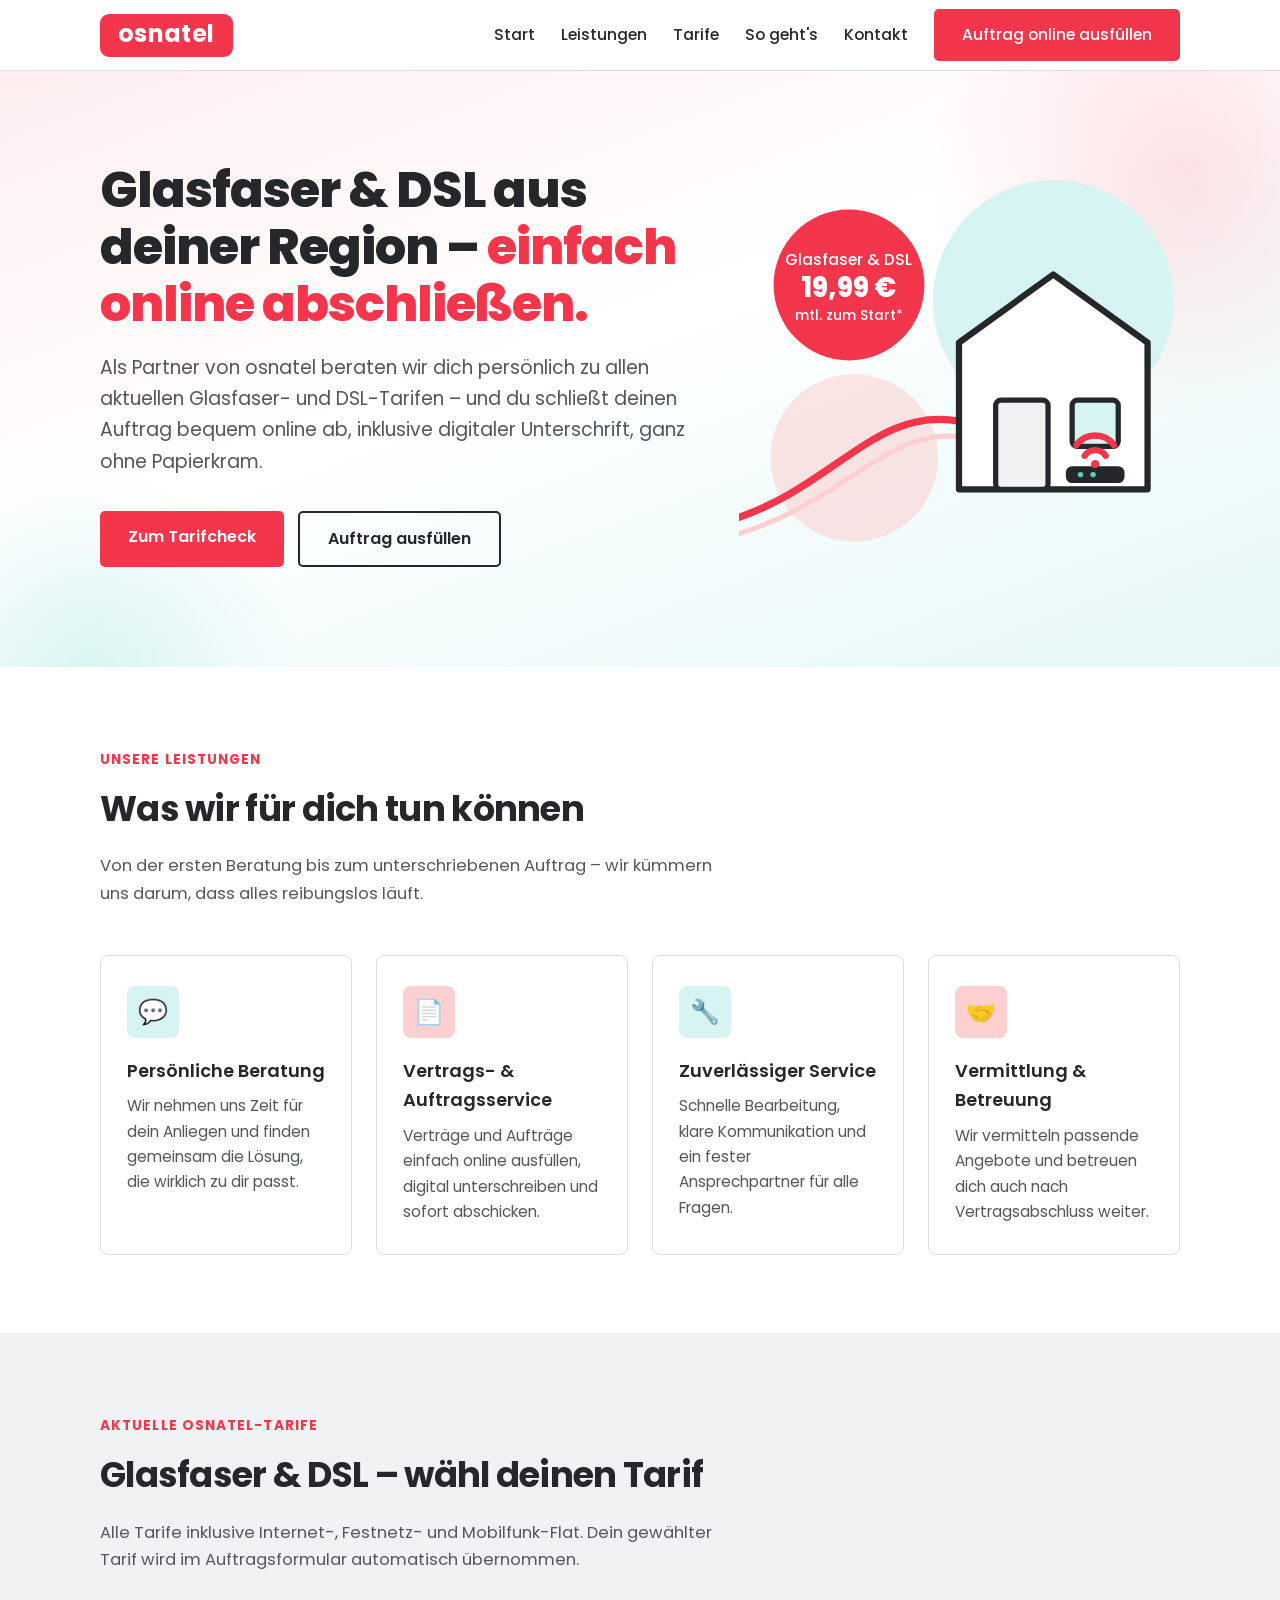
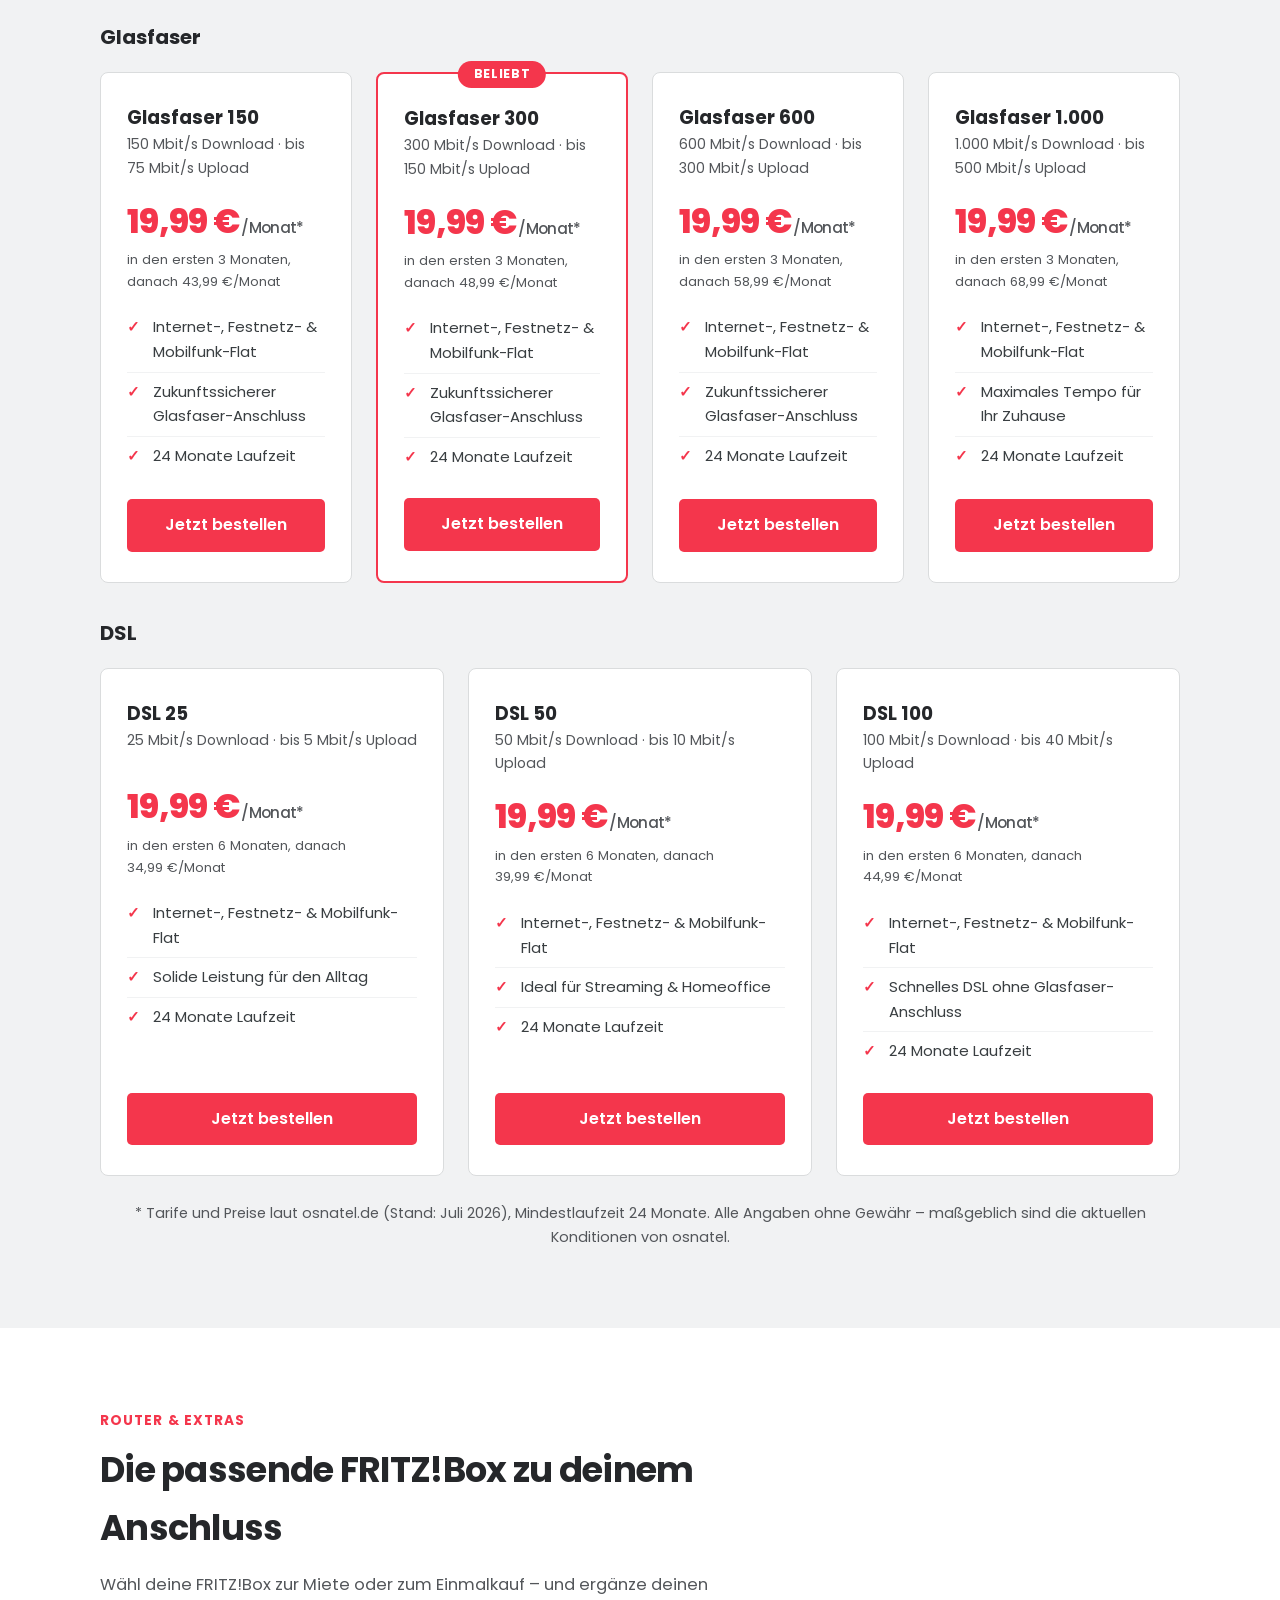
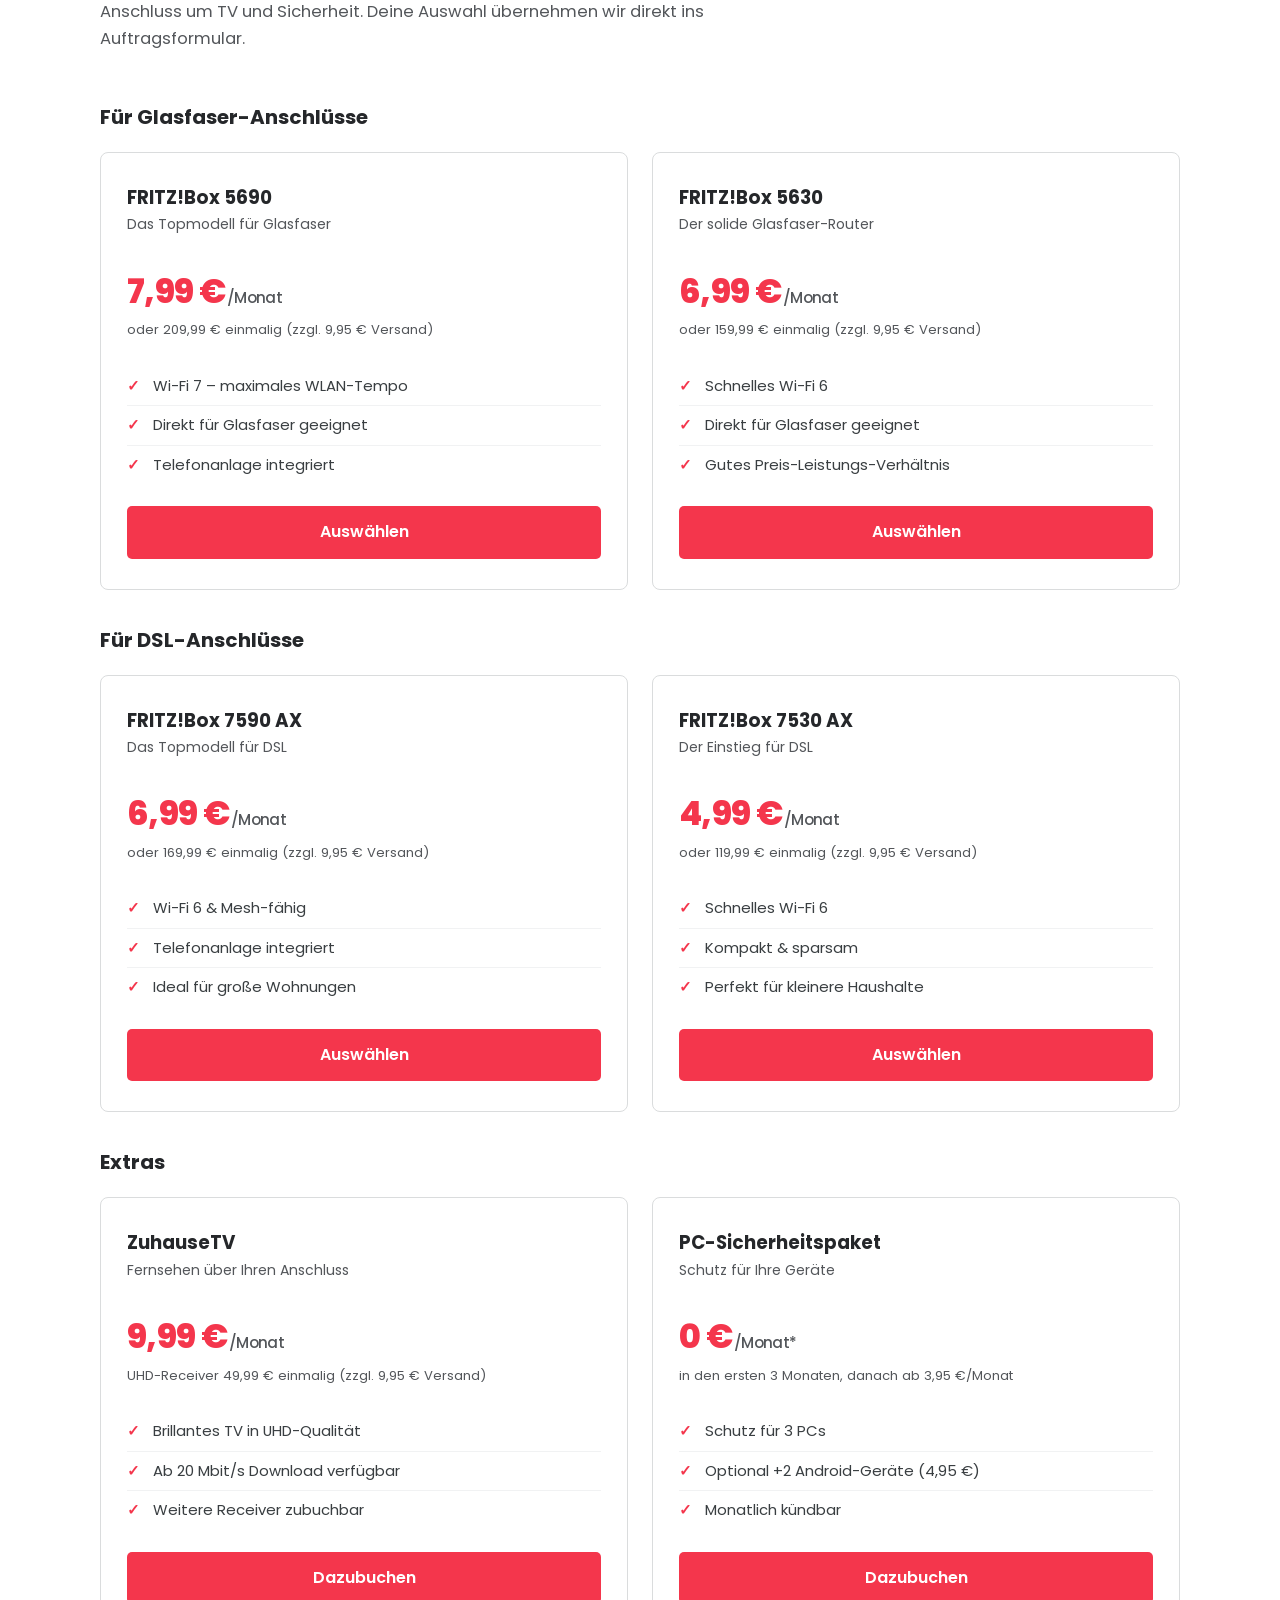
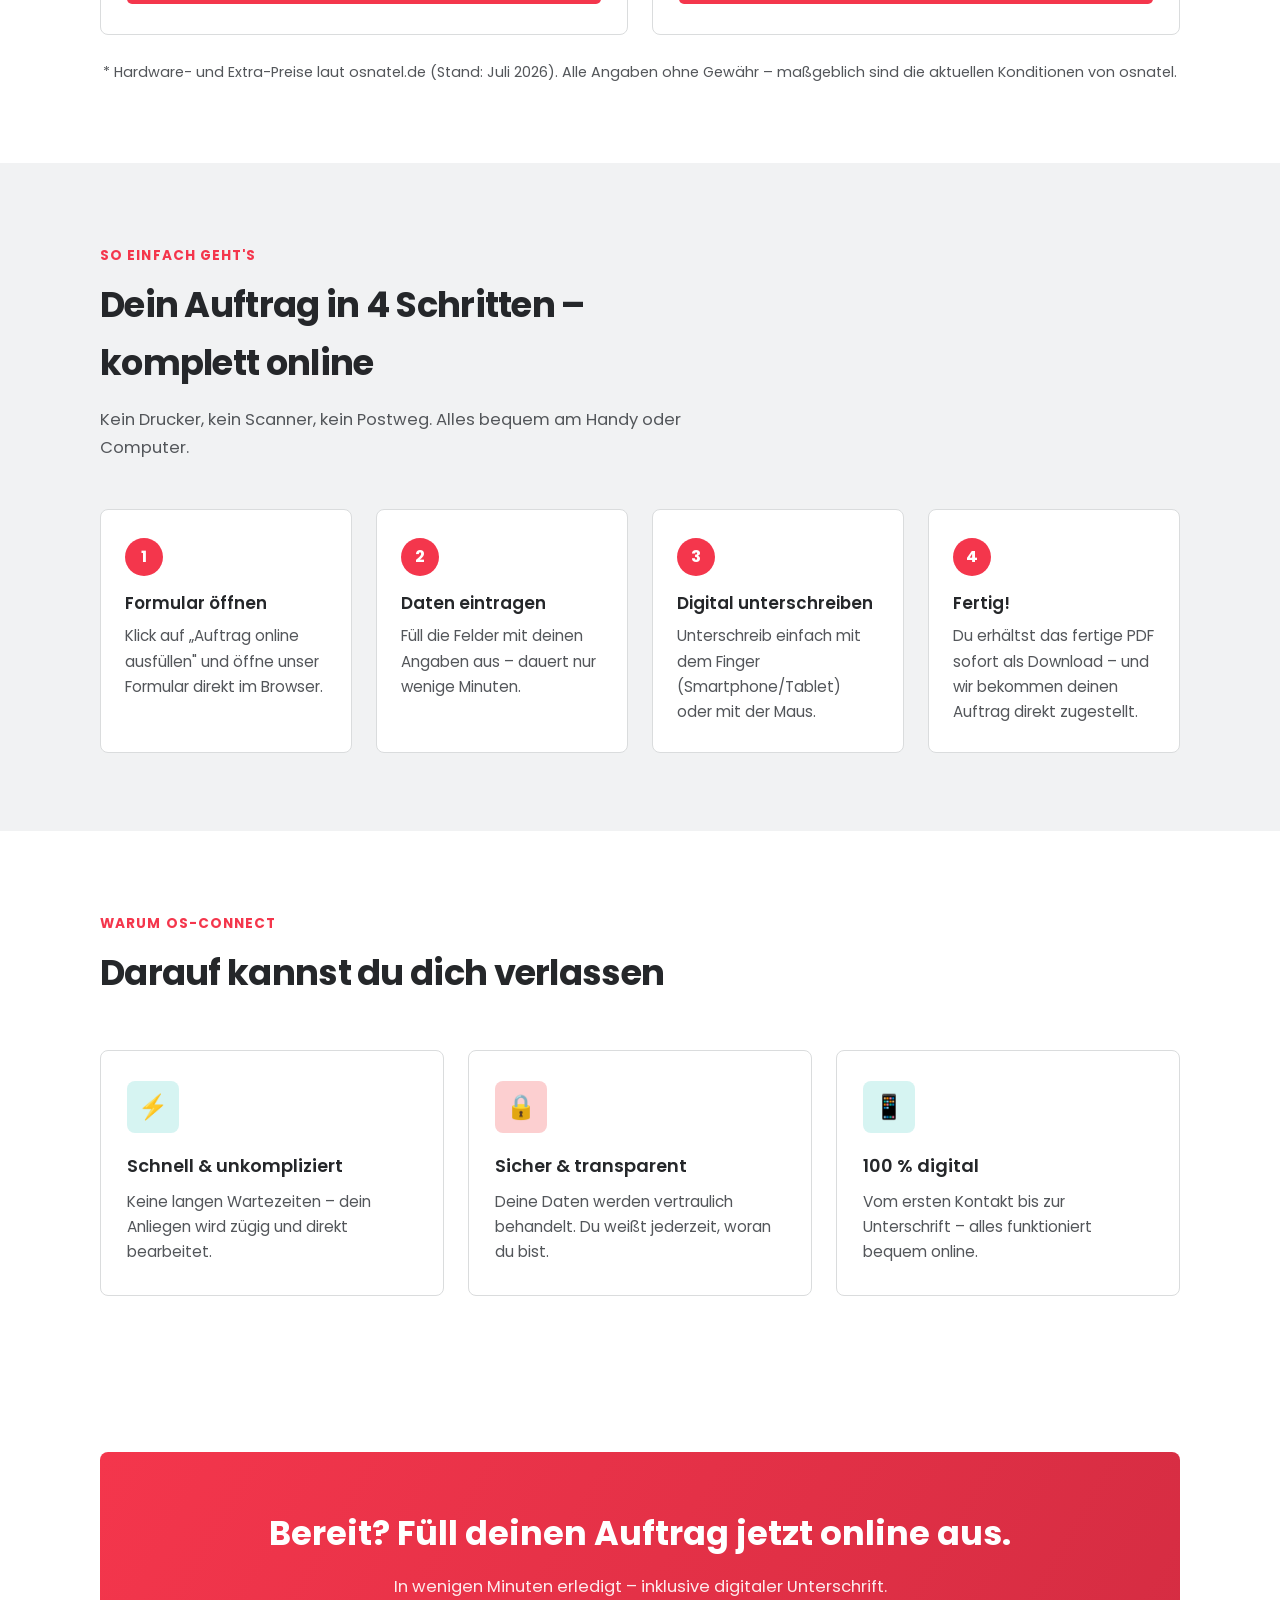
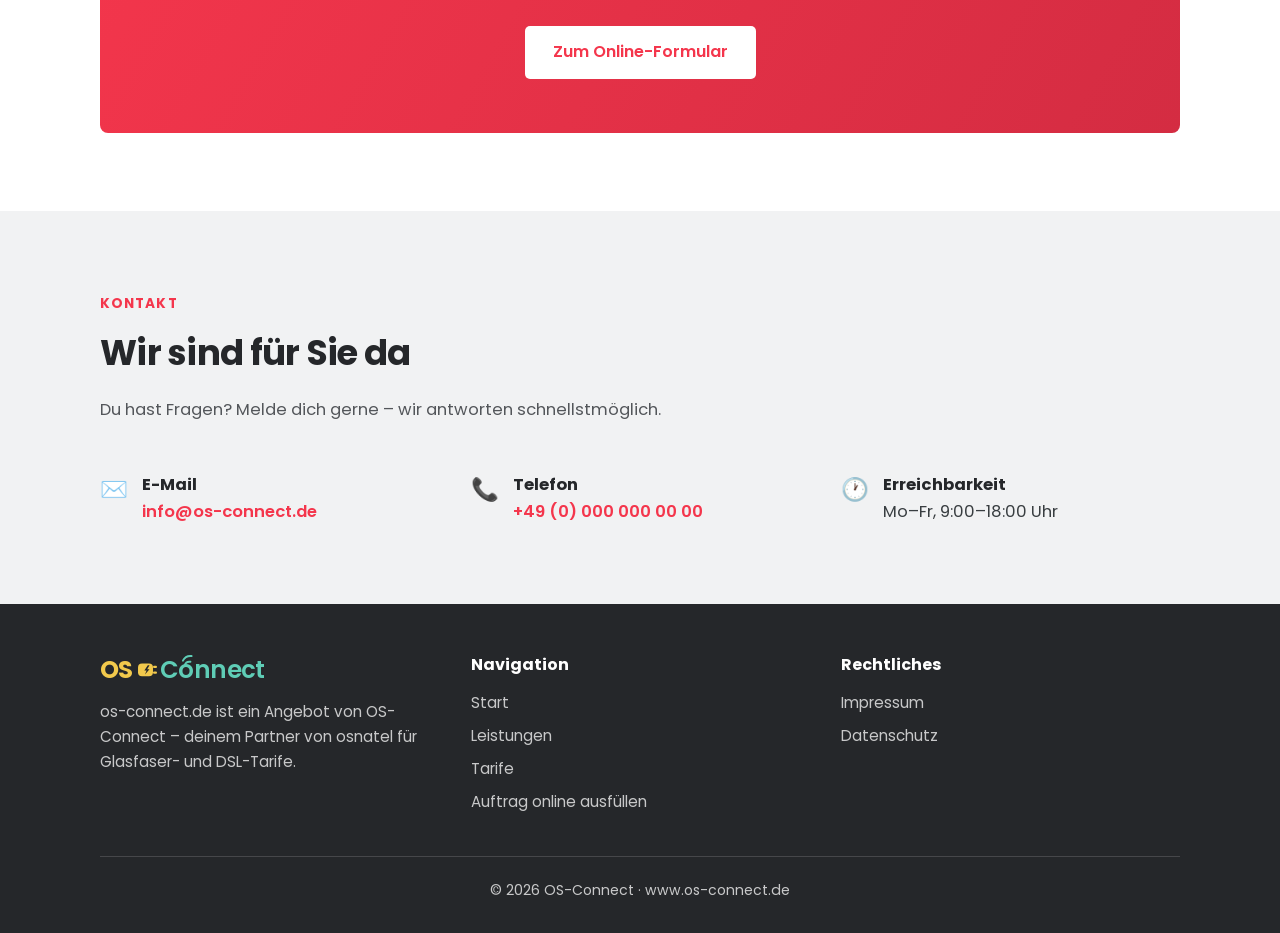
==== index.html @ c7371b4c "Website os-connect.de: Landingpage, Tarife, Osnatel-Auftragsformular mit digitaler Unterschrift Co-A" ====
<!DOCTYPE html>
<html lang="de">
<head>
  <meta charset="UTF-8">
  <meta name="viewport" content="width=device-width, initial-scale=1.0">
  <title>Partner von osnatel – Glasfaser &amp; DSL Tarife online abschließen | os-connect.de</title>
  <meta name="description" content="Ihr Partner von osnatel: Aktuelle Glasfaser- und DSL-Tarife mit persönlicher Beratung. Auftrag bequem online ausfüllen und digital unterschreiben.">
  <meta name="robots" content="index, follow">
  <link rel="canonical" href="https://www.os-connect.de/">

  <!-- Open Graph / Social Media -->
  <meta property="og:type" content="website">
  <meta property="og:title" content="Partner von osnatel – Glasfaser &amp; DSL Tarife online abschließen">
  <meta property="og:description" content="Aktuelle osnatel Glasfaser- und DSL-Tarife mit persönlicher Beratung. Auftrag online ausfüllen und digital unterschreiben.">
  <meta property="og:url" content="https://www.os-connect.de/">
  <meta property="og:locale" content="de_DE">
  <meta property="og:site_name" content="os-connect.de – Partner von osnatel">

  <link rel="icon" href="assets/favicon.svg" type="image/svg+xml">
  <link rel="stylesheet" href="css/style.css">

  <!-- Strukturierte Daten für Google -->
  <script type="application/ld+json">
  {
    "@context": "https://schema.org",
    "@type": "LocalBusiness",
    "name": "OS-Connect – Partner von osnatel",
    "url": "https://www.os-connect.de/",
    "description": "Partner von osnatel: Beratung und Online-Abschluss für Glasfaser- und DSL-Tarife.",
    "areaServed": "DE"
  }
  </script>
</head>
<body>

<header class="site-header">
  <div class="container nav">
    <a class="brand" href="index.html" aria-label="Startseite – Partner von osnatel">
      <span class="osnatel-badge"><span class="wm">osnatel</span></span>
    </a>
    <button class="nav-toggle" aria-label="Menü öffnen" aria-expanded="false">
      <span></span><span></span><span></span>
    </button>
    <ul class="nav-links">
      <li><a href="index.html">Start</a></li>
      <li><a href="leistungen.html">Leistungen</a></li>
      <li><a href="index.html#tarife">Tarife</a></li>
      <li><a href="index.html#so-gehts">So geht's</a></li>
      <li><a href="index.html#kontakt">Kontakt</a></li>
      <li><a class="btn" href="formular.html">Auftrag online ausfüllen</a></li>
    </ul>
  </div>
</header>

<main>

  <!-- ===== Hero ===== -->
  <section class="hero">
    <div class="container hero-grid">
      <div>
        <h1>Glasfaser &amp; DSL aus deiner Region – <span class="mark">einfach online abschließen.</span></h1>
        <p class="lead">
          Als Partner von osnatel beraten wir dich persönlich zu allen aktuellen
          Glasfaser- und DSL-Tarifen – und du schließt deinen Auftrag bequem online ab,
          inklusive digitaler Unterschrift, ganz ohne Papierkram.
        </p>
        <div class="cta-row">
          <a class="btn btn-accent" href="#tarife">Zum Tarifcheck</a>
          <a class="btn btn-outline" href="formular.html">Auftrag ausfüllen</a>
        </div>
      </div>
      <div class="hero-visual" aria-hidden="true">
        <svg viewBox="0 0 420 360" xmlns="http://www.w3.org/2000/svg">
          <!-- weiche Hintergrundflächen -->
          <circle cx="300" cy="120" r="115" fill="#d6f4f2"/>
          <circle cx="110" cy="270" r="80" fill="#fccfd0" opacity="0.55"/>
          <!-- Glasfaser-Kabel -->
          <path d="M-10 330 C 90 300, 130 220, 210 235" fill="none" stroke="#f4364c" stroke-width="7" stroke-linecap="round"/>
          <path d="M-10 345 C 95 318, 140 240, 212 250" fill="none" stroke="#fccfd0" stroke-width="5" stroke-linecap="round"/>
          <!-- Haus -->
          <path d="M210 160 L300 95 L390 160 V300 H210 Z" fill="#ffffff" stroke="#25272a" stroke-width="6" stroke-linejoin="round"/>
          <rect x="245" y="215" width="50" height="85" rx="5" fill="#f1f2f3" stroke="#25272a" stroke-width="5"/>
          <rect x="318" y="215" width="44" height="44" rx="5" fill="#d6f4f2" stroke="#25272a" stroke-width="5"/>
          <!-- Router im Haus -->
          <rect x="312" y="278" width="56" height="16" rx="6" fill="#25272a"/>
          <circle cx="326" cy="286" r="2.6" fill="#5fcdb6"/>
          <circle cx="338" cy="286" r="2.6" fill="#5fcdb6"/>
          <!-- WLAN-Wellen -->
          <g fill="none" stroke="#f4364c" stroke-width="6" stroke-linecap="round">
            <path d="M322 258 a 22 22 0 0 1 36 0"/>
            <path d="M330 268 a 12 12 0 0 1 20 0"/>
          </g>
          <circle cx="340" cy="276" r="4" fill="#f4364c"/>
          <!-- Preis-Badge -->
          <g>
            <circle cx="105" cy="105" r="72" fill="#f4364c"/>
            <text x="105" y="86" text-anchor="middle" font-family="Poppins, sans-serif" font-weight="500" font-size="15" fill="#ffffff">Glasfaser &amp; DSL</text>
            <text x="105" y="116" text-anchor="middle" font-family="Poppins, sans-serif" font-weight="800" font-size="26" fill="#ffffff">19,99 €</text>
            <text x="105" y="138" text-anchor="middle" font-family="Poppins, sans-serif" font-weight="500" font-size="13" fill="#ffffff">mtl. zum Start*</text>
          </g>
        </svg>
      </div>
    </div>
  </section>

  <!-- ===== Leistungen (Teaser) ===== -->
  <section id="leistungen">
    <div class="container">
      <div class="section-head">
        <span class="kicker">Unsere Leistungen</span>
        <h2>Was wir für dich tun können</h2>
        <p>Von der ersten Beratung bis zum unterschriebenen Auftrag – wir kümmern uns darum, dass alles reibungslos läuft.</p>
      </div>
      <div class="grid">
        <div class="card">
          <div class="icon">💬</div>
          <h3>Persönliche Beratung</h3>
          <p>Wir nehmen uns Zeit für dein Anliegen und finden gemeinsam die Lösung, die wirklich zu dir passt.</p>
        </div>
        <div class="card">
          <div class="icon">📄</div>
          <h3>Vertrags- &amp; Auftragsservice</h3>
          <p>Verträge und Aufträge einfach online ausfüllen, digital unterschreiben und sofort abschicken.</p>
        </div>
        <div class="card">
          <div class="icon">🔧</div>
          <h3>Zuverlässiger Service</h3>
          <p>Schnelle Bearbeitung, klare Kommunikation und ein fester Ansprechpartner für alle Fragen.</p>
        </div>
        <div class="card">
          <div class="icon">🤝</div>
          <h3>Vermittlung &amp; Betreuung</h3>
          <p>Wir vermitteln passende Angebote und betreuen dich auch nach Vertragsabschluss weiter.</p>
        </div>
      </div>
    </div>
  </section>

  <!-- ===== Tarife ===== -->
  <section id="tarife" class="soft">
    <div class="container">
      <div class="section-head">
        <span class="kicker">Aktuelle osnatel-Tarife</span>
        <h2>Glasfaser &amp; DSL – wähl deinen Tarif</h2>
        <p>Alle Tarife inklusive Internet-, Festnetz- und Mobilfunk-Flat. Dein gewählter Tarif wird im Auftragsformular automatisch übernommen.</p>
      </div>

      <h3 class="tarif-group">Glasfaser</h3>
      <div class="tarif-grid">

        <div class="tarif-card">
          <div class="tarif-name">Glasfaser 150</div>
          <div class="tarif-speed">150 Mbit/s Download · bis 75 Mbit/s Upload</div>
          <div class="tarif-price">19,99&nbsp;€<span class="tarif-period">/Monat*</span></div>
          <div class="tarif-price-note">in den ersten 3 Monaten, danach 43,99&nbsp;€/Monat</div>
          <ul class="tarif-features">
            <li>Internet-, Festnetz- &amp; Mobilfunk-Flat</li>
            <li>Zukunftssicherer Glasfaser-Anschluss</li>
            <li>24 Monate Laufzeit</li>
          </ul>
          <a class="btn tarif-btn" href="formular.html?tarif=Glasfaser%20150">Jetzt bestellen</a>
        </div>

        <div class="tarif-card featured">
          <div class="tarif-badge">Beliebt</div>
          <div class="tarif-name">Glasfaser 300</div>
          <div class="tarif-speed">300 Mbit/s Download · bis 150 Mbit/s Upload</div>
          <div class="tarif-price">19,99&nbsp;€<span class="tarif-period">/Monat*</span></div>
          <div class="tarif-price-note">in den ersten 3 Monaten, danach 48,99&nbsp;€/Monat</div>
          <ul class="tarif-features">
            <li>Internet-, Festnetz- &amp; Mobilfunk-Flat</li>
            <li>Zukunftssicherer Glasfaser-Anschluss</li>
            <li>24 Monate Laufzeit</li>
          </ul>
          <a class="btn tarif-btn" href="formular.html?tarif=Glasfaser%20300">Jetzt bestellen</a>
        </div>

        <div class="tarif-card">
          <div class="tarif-name">Glasfaser 600</div>
          <div class="tarif-speed">600 Mbit/s Download · bis 300 Mbit/s Upload</div>
          <div class="tarif-price">19,99&nbsp;€<span class="tarif-period">/Monat*</span></div>
          <div class="tarif-price-note">in den ersten 3 Monaten, danach 58,99&nbsp;€/Monat</div>
          <ul class="tarif-features">
            <li>Internet-, Festnetz- &amp; Mobilfunk-Flat</li>
            <li>Zukunftssicherer Glasfaser-Anschluss</li>
            <li>24 Monate Laufzeit</li>
          </ul>
          <a class="btn tarif-btn" href="formular.html?tarif=Glasfaser%20600">Jetzt bestellen</a>
        </div>

        <div class="tarif-card">
          <div class="tarif-name">Glasfaser 1.000</div>
          <div class="tarif-speed">1.000 Mbit/s Download · bis 500 Mbit/s Upload</div>
          <div class="tarif-price">19,99&nbsp;€<span class="tarif-period">/Monat*</span></div>
          <div class="tarif-price-note">in den ersten 3 Monaten, danach 68,99&nbsp;€/Monat</div>
          <ul class="tarif-features">
            <li>Internet-, Festnetz- &amp; Mobilfunk-Flat</li>
            <li>Maximales Tempo für Ihr Zuhause</li>
            <li>24 Monate Laufzeit</li>
          </ul>
          <a class="btn tarif-btn" href="formular.html?tarif=Glasfaser%201.000">Jetzt bestellen</a>
        </div>

      </div>

      <h3 class="tarif-group">DSL</h3>
      <div class="tarif-grid tarif-grid-3">

        <div class="tarif-card">
          <div class="tarif-name">DSL 25</div>
          <div class="tarif-speed">25 Mbit/s Download · bis 5 Mbit/s Upload</div>
          <div class="tarif-price">19,99&nbsp;€<span class="tarif-period">/Monat*</span></div>
          <div class="tarif-price-note">in den ersten 6 Monaten, danach 34,99&nbsp;€/Monat</div>
          <ul class="tarif-features">
            <li>Internet-, Festnetz- &amp; Mobilfunk-Flat</li>
            <li>Solide Leistung für den Alltag</li>
            <li>24 Monate Laufzeit</li>
          </ul>
          <a class="btn tarif-btn" href="formular.html?tarif=DSL%2025">Jetzt bestellen</a>
        </div>

        <div class="tarif-card">
          <div class="tarif-name">DSL 50</div>
          <div class="tarif-speed">50 Mbit/s Download · bis 10 Mbit/s Upload</div>
          <div class="tarif-price">19,99&nbsp;€<span class="tarif-period">/Monat*</span></div>
          <div class="tarif-price-note">in den ersten 6 Monaten, danach 39,99&nbsp;€/Monat</div>
          <ul class="tarif-features">
            <li>Internet-, Festnetz- &amp; Mobilfunk-Flat</li>
            <li>Ideal für Streaming &amp; Homeoffice</li>
            <li>24 Monate Laufzeit</li>
          </ul>
          <a class="btn tarif-btn" href="formular.html?tarif=DSL%2050">Jetzt bestellen</a>
        </div>

        <div class="tarif-card">
          <div class="tarif-name">DSL 100</div>
          <div class="tarif-speed">100 Mbit/s Download · bis 40 Mbit/s Upload</div>
          <div class="tarif-price">19,99&nbsp;€<span class="tarif-period">/Monat*</span></div>
          <div class="tarif-price-note">in den ersten 6 Monaten, danach 44,99&nbsp;€/Monat</div>
          <ul class="tarif-features">
            <li>Internet-, Festnetz- &amp; Mobilfunk-Flat</li>
            <li>Schnelles DSL ohne Glasfaser-Anschluss</li>
            <li>24 Monate Laufzeit</li>
          </ul>
          <a class="btn tarif-btn" href="formular.html?tarif=DSL%20100">Jetzt bestellen</a>
        </div>

      </div>
      <p class="tarif-note">* Tarife und Preise laut osnatel.de (Stand: Juli 2026), Mindestlaufzeit 24 Monate. Alle Angaben ohne Gewähr – maßgeblich sind die aktuellen Konditionen von osnatel.</p>
    </div>
  </section>

  <!-- ===== Router & Extras ===== -->
  <section id="hardware">
    <div class="container">
      <div class="section-head">
        <span class="kicker">Router &amp; Extras</span>
        <h2>Die passende FRITZ!Box zu deinem Anschluss</h2>
        <p>Wähl deine FRITZ!Box zur Miete oder zum Einmalkauf – und ergänze deinen Anschluss um TV und Sicherheit. Deine Auswahl übernehmen wir direkt ins Auftragsformular.</p>
      </div>

      <h3 class="tarif-group">Für Glasfaser-Anschlüsse</h3>
      <div class="tarif-grid tarif-grid-3">
        <div class="tarif-card">
          <div class="tarif-name">FRITZ!Box 5690</div>
          <div class="tarif-speed">Das Topmodell für Glasfaser</div>
          <div class="tarif-price">7,99&nbsp;€<span class="tarif-period">/Monat</span></div>
          <div class="tarif-price-note">oder 209,99&nbsp;€ einmalig (zzgl. 9,95&nbsp;€ Versand)</div>
          <ul class="tarif-features">
            <li>Wi-Fi 7 – maximales WLAN-Tempo</li>
            <li>Direkt für Glasfaser geeignet</li>
            <li>Telefonanlage integriert</li>
          </ul>
          <a class="btn tarif-btn" href="formular.html?router=FRITZ!Box%205690">Auswählen</a>
        </div>
        <div class="tarif-card">
          <div class="tarif-name">FRITZ!Box 5630</div>
          <div class="tarif-speed">Der solide Glasfaser-Router</div>
          <div class="tarif-price">6,99&nbsp;€<span class="tarif-period">/Monat</span></div>
          <div class="tarif-price-note">oder 159,99&nbsp;€ einmalig (zzgl. 9,95&nbsp;€ Versand)</div>
          <ul class="tarif-features">
            <li>Schnelles Wi-Fi 6</li>
            <li>Direkt für Glasfaser geeignet</li>
            <li>Gutes Preis-Leistungs-Verhältnis</li>
          </ul>
          <a class="btn tarif-btn" href="formular.html?router=FRITZ!Box%205630">Auswählen</a>
        </div>
      </div>

      <h3 class="tarif-group">Für DSL-Anschlüsse</h3>
      <div class="tarif-grid tarif-grid-3">
        <div class="tarif-card">
          <div class="tarif-name">FRITZ!Box 7590 AX</div>
          <div class="tarif-speed">Das Topmodell für DSL</div>
          <div class="tarif-price">6,99&nbsp;€<span class="tarif-period">/Monat</span></div>
          <div class="tarif-price-note">oder 169,99&nbsp;€ einmalig (zzgl. 9,95&nbsp;€ Versand)</div>
          <ul class="tarif-features">
            <li>Wi-Fi 6 &amp; Mesh-fähig</li>
            <li>Telefonanlage integriert</li>
            <li>Ideal für große Wohnungen</li>
          </ul>
          <a class="btn tarif-btn" href="formular.html?router=FRITZ!Box%207590">Auswählen</a>
        </div>
        <div class="tarif-card">
          <div class="tarif-name">FRITZ!Box 7530 AX</div>
          <div class="tarif-speed">Der Einstieg für DSL</div>
          <div class="tarif-price">4,99&nbsp;€<span class="tarif-period">/Monat</span></div>
          <div class="tarif-price-note">oder 119,99&nbsp;€ einmalig (zzgl. 9,95&nbsp;€ Versand)</div>
          <ul class="tarif-features">
            <li>Schnelles Wi-Fi 6</li>
            <li>Kompakt &amp; sparsam</li>
            <li>Perfekt für kleinere Haushalte</li>
          </ul>
          <a class="btn tarif-btn" href="formular.html?router=FRITZ!Box%207530">Auswählen</a>
        </div>
      </div>

      <h3 class="tarif-group">Extras</h3>
      <div class="tarif-grid tarif-grid-3">
        <div class="tarif-card">
          <div class="tarif-name">ZuhauseTV</div>
          <div class="tarif-speed">Fernsehen über Ihren Anschluss</div>
          <div class="tarif-price">9,99&nbsp;€<span class="tarif-period">/Monat</span></div>
          <div class="tarif-price-note">UHD-Receiver 49,99&nbsp;€ einmalig (zzgl. 9,95&nbsp;€ Versand)</div>
          <ul class="tarif-features">
            <li>Brillantes TV in UHD-Qualität</li>
            <li>Ab 20 Mbit/s Download verfügbar</li>
            <li>Weitere Receiver zubuchbar</li>
          </ul>
          <a class="btn tarif-btn" href="formular.html?zuhause_tv=1">Dazubuchen</a>
        </div>
        <div class="tarif-card">
          <div class="tarif-name">PC-Sicherheitspaket</div>
          <div class="tarif-speed">Schutz für Ihre Geräte</div>
          <div class="tarif-price">0&nbsp;€<span class="tarif-period">/Monat*</span></div>
          <div class="tarif-price-note">in den ersten 3 Monaten, danach ab 3,95&nbsp;€/Monat</div>
          <ul class="tarif-features">
            <li>Schutz für 3 PCs</li>
            <li>Optional +2 Android-Geräte (4,95&nbsp;€)</li>
            <li>Monatlich kündbar</li>
          </ul>
          <a class="btn tarif-btn" href="formular.html?pc_sicherheit=1">Dazubuchen</a>
        </div>
      </div>
      <p class="tarif-note">* Hardware- und Extra-Preise laut osnatel.de (Stand: Juli 2026). Alle Angaben ohne Gewähr – maßgeblich sind die aktuellen Konditionen von osnatel.</p>
    </div>
  </section>

  <!-- ===== So geht's ===== -->
  <section id="so-gehts" class="soft">
    <div class="container">
      <div class="section-head">
        <span class="kicker">So einfach geht's</span>
        <h2>Dein Auftrag in 4 Schritten – komplett online</h2>
        <p>Kein Drucker, kein Scanner, kein Postweg. Alles bequem am Handy oder Computer.</p>
      </div>
      <div class="steps">
        <div class="step">
          <h3>Formular öffnen</h3>
          <p>Klick auf „Auftrag online ausfüllen" und öffne unser Formular direkt im Browser.</p>
        </div>
        <div class="step">
          <h3>Daten eintragen</h3>
          <p>Füll die Felder mit deinen Angaben aus – dauert nur wenige Minuten.</p>
        </div>
        <div class="step">
          <h3>Digital unterschreiben</h3>
          <p>Unterschreib einfach mit dem Finger (Smartphone/Tablet) oder mit der Maus.</p>
        </div>
        <div class="step">
          <h3>Fertig!</h3>
          <p>Du erhältst das fertige PDF sofort als Download – und wir bekommen deinen Auftrag direkt zugestellt.</p>
        </div>
      </div>
    </div>
  </section>

  <!-- ===== Warum wir ===== -->
  <section id="warum">
    <div class="container">
      <div class="section-head">
        <span class="kicker">Warum OS-Connect</span>
        <h2>Darauf kannst du dich verlassen</h2>
      </div>
      <div class="grid">
        <div class="card">
          <div class="icon">⚡</div>
          <h3>Schnell &amp; unkompliziert</h3>
          <p>Keine langen Wartezeiten – dein Anliegen wird zügig und direkt bearbeitet.</p>
        </div>
        <div class="card">
          <div class="icon">🔒</div>
          <h3>Sicher &amp; transparent</h3>
          <p>Deine Daten werden vertraulich behandelt. Du weißt jederzeit, woran du bist.</p>
        </div>
        <div class="card">
          <div class="icon">📱</div>
          <h3>100 % digital</h3>
          <p>Vom ersten Kontakt bis zur Unterschrift – alles funktioniert bequem online.</p>
        </div>
      </div>
    </div>
  </section>

  <!-- ===== CTA ===== -->
  <section>
    <div class="container">
      <div class="cta-band">
        <h2>Bereit? Füll deinen Auftrag jetzt online aus.</h2>
        <p>In wenigen Minuten erledigt – inklusive digitaler Unterschrift.</p>
        <a class="btn btn-accent" href="formular.html">Zum Online-Formular</a>
      </div>
    </div>
  </section>

  <!-- ===== Kontakt ===== -->
  <section id="kontakt" class="soft">
    <div class="container">
      <div class="section-head">
        <span class="kicker">Kontakt</span>
        <h2>Wir sind für Sie da</h2>
        <p>Du hast Fragen? Melde dich gerne – wir antworten schnellstmöglich.</p>
      </div>
      <div class="contact-grid">
        <div class="contact-item">
          <div class="icon">✉️</div>
          <div>
            <strong>E-Mail</strong><br>
            <a href="mailto:info@os-connect.de">info@os-connect.de</a>
          </div>
        </div>
        <div class="contact-item">
          <div class="icon">📞</div>
          <div>
            <strong>Telefon</strong><br>
            <a href="tel:+490000000000">+49&nbsp;(0)&nbsp;000&nbsp;000&nbsp;00&nbsp;00</a>
          </div>
        </div>
        <div class="contact-item">
          <div class="icon">🕐</div>
          <div>
            <strong>Erreichbarkeit</strong><br>
            Mo–Fr, 9:00–18:00 Uhr
          </div>
        </div>
      </div>
    </div>
  </section>

</main>

<footer class="site-footer">
  <div class="container">
    <div class="footer-grid">
      <div>
        <svg class="osc-logo" viewBox="0 0 330 62" xmlns="http://www.w3.org/2000/svg" role="img" aria-label="OS-Connect Logo">
          <text x="0" y="45" font-family="Poppins, sans-serif" font-weight="700" font-size="42" fill="#f2c94c" letter-spacing="-1">OS</text>
          <g fill="#f2c94c">
            <rect x="66" y="20" width="26" height="22" rx="7"/>
            <rect x="92" y="24" width="7" height="4" rx="2"/>
            <rect x="92" y="34" width="7" height="4" rx="2"/>
          </g>
          <path d="M83 23 l-6 9 h4 l-3 7 8 -9 h-4 l4 -7 z" fill="#25272a"/>
          <g fill="none" stroke="#5fcdb6" stroke-width="3.4" stroke-linecap="round">
            <path d="M144 15 a 15 15 0 0 1 15 -8"/>
            <path d="M147 23 a 9 9 0 0 1 10 -6"/>
          </g>
          <text x="104" y="45" font-family="Poppins, sans-serif" font-weight="600" font-size="42" fill="#5fcdb6" letter-spacing="-1">Connect</text>
        </svg>
        <p>os-connect.de ist ein Angebot von OS-Connect – deinem Partner von osnatel für Glasfaser- und DSL-Tarife.</p>
      </div>
      <div>
        <h4>Navigation</h4>
        <ul>
          <li><a href="index.html">Start</a></li>
          <li><a href="leistungen.html">Leistungen</a></li>
      <li><a href="index.html#tarife">Tarife</a></li>
          <li><a href="formular.html">Auftrag online ausfüllen</a></li>
        </ul>
      </div>
      <div>
        <h4>Rechtliches</h4>
        <ul>
          <li><a href="impressum.html">Impressum</a></li>
          <li><a href="datenschutz.html">Datenschutz</a></li>
        </ul>
      </div>
    </div>
    <div class="footer-bottom">
      © 2026 OS-Connect · www.os-connect.de
    </div>
  </div>
</footer>

<script src="js/main.js"></script>
</body>
</html>
---- css/style.css ----
/* ===== OS-Connect – Styles im osnatel-Look ===== */

/* Selbst gehostete Schrift (DSGVO-konform, ähnlich der Volte) */
@font-face {
  font-family: 'Poppins';
  font-style: normal;
  font-weight: 400;
  font-display: swap;
  src: url('../assets/fonts/poppins-400.woff2') format('woff2');
}
@font-face {
  font-family: 'Poppins';
  font-style: normal;
  font-weight: 500;
  font-display: swap;
  src: url('../assets/fonts/poppins-500.woff2') format('woff2');
}
@font-face {
  font-family: 'Poppins';
  font-style: normal;
  font-weight: 600;
  font-display: swap;
  src: url('../assets/fonts/poppins-600.woff2') format('woff2');
}
@font-face {
  font-family: 'Poppins';
  font-style: normal;
  font-weight: 700;
  font-display: swap;
  src: url('../assets/fonts/poppins-700.woff2') format('woff2');
}
@font-face {
  font-family: 'Poppins';
  font-style: normal;
  font-weight: 800;
  font-display: swap;
  src: url('../assets/fonts/poppins-800.woff2') format('woff2');
}

:root {
  /* osnatel-Farbwelt */
  --red: #f4364c;
  --red-dark: #d42c42;
  --red-deep: #a52732;
  --ink: #25272a;
  --text: #393e41;
  --text-soft: #53565a;
  --pink-soft: #fccfd0;
  --pink-tint: #feeef0;
  --teal-soft: #d6f4f2;
  --gray-soft: #f1f2f3;
  --border: #dadcdd;
  --bg: #ffffff;
  --radius: 8px;
  --radius-btn: 5px;
  --shadow: 0 6px 24px rgba(37, 39, 42, 0.10);
  --maxw: 1120px;
}

* { margin: 0; padding: 0; box-sizing: border-box; }

[hidden] { display: none !important; }

html { scroll-behavior: smooth; }

body {
  font-family: 'Poppins', -apple-system, BlinkMacSystemFont, "Segoe UI", Roboto, Helvetica, Arial, sans-serif;
  color: var(--text);
  background: var(--bg);
  line-height: 1.65;
  font-size: 16.5px;
}

img, svg { max-width: 100%; display: block; }

.container { max-width: var(--maxw); margin: 0 auto; padding: 0 20px; }

/* ===== Header / Navigation ===== */
.site-header {
  position: sticky;
  top: 0;
  z-index: 100;
  background: #fff;
  border-bottom: 1px solid var(--border);
}
.nav {
  display: flex;
  align-items: center;
  justify-content: space-between;
  height: 70px;
}
.brand {
  display: flex;
  align-items: center;
  gap: 10px;
  font-size: 1.35rem;
  font-weight: 800;
  color: var(--ink);
  text-decoration: none;
  letter-spacing: -0.02em;
}
.brand .dot { color: var(--red); }
.brand svg { width: 34px; height: 34px; }

/* osnatel-Logo-Badge (Header) */
.osnatel-badge {
  display: inline-flex;
  align-items: center;
  justify-content: center;
  background: var(--red);
  color: #fff;
  padding: 8px 18px 11px;
  border-radius: 9px;
  line-height: 1;
}
.osnatel-badge .wm {
  font-size: 1.5rem;
  font-weight: 700;
  letter-spacing: 0.015em;
  text-transform: lowercase;
}

/* OS-Connect-Logo (Footer, dezent) */
.osc-logo {
  width: 190px;
  height: auto;
  margin-bottom: 12px;
}

.nav-links {
  display: flex;
  align-items: center;
  gap: 26px;
  list-style: none;
}
.nav-links a {
  color: var(--ink);
  text-decoration: none;
  font-weight: 500;
  font-size: 0.98rem;
}
.nav-links a:hover { color: var(--red); }
.nav-links a.btn { color: #fff; }

.nav-toggle {
  display: none;
  background: none;
  border: none;
  cursor: pointer;
  padding: 8px;
}
.nav-toggle span {
  display: block;
  width: 24px;
  height: 2.5px;
  background: var(--ink);
  margin: 5px 0;
  border-radius: 2px;
}

/* ===== Buttons ===== */
.btn {
  display: inline-block;
  background: var(--red);
  color: #fff;
  padding: 13px 28px;
  border-radius: var(--radius-btn);
  text-decoration: none;
  font-weight: 600;
  font-size: 1rem;
  font-family: inherit;
  border: none;
  cursor: pointer;
  transition: background 0.2s, transform 0.15s;
}
.btn:hover { background: var(--red-dark); transform: translateY(-1px); }
.btn.btn-outline {
  background: transparent;
  color: var(--ink);
  border: 2px solid var(--ink);
}
.btn.btn-outline:hover { background: var(--ink); color: #fff; }
.btn.btn-accent { background: var(--red); }
.btn.btn-accent:hover { background: var(--red-dark); }
.btn:disabled { opacity: 0.5; cursor: not-allowed; transform: none; }

/* ===== Hero ===== */
.hero {
  background: linear-gradient(160deg, var(--pink-tint) 0%, #ffffff 45%, var(--teal-soft) 130%);
  color: var(--ink);
  padding: 90px 0 100px;
  position: relative;
  overflow: hidden;
}
.hero::after {
  content: "";
  position: absolute;
  right: -160px;
  top: -160px;
  width: 520px;
  height: 520px;
  border-radius: 50%;
  background: radial-gradient(circle, rgba(244, 54, 76, 0.14), transparent 68%);
}
.hero::before {
  content: "";
  position: absolute;
  left: -120px;
  bottom: -220px;
  width: 420px;
  height: 420px;
  border-radius: 50%;
  background: radial-gradient(circle, rgba(214, 244, 242, 0.9), transparent 70%);
}
.hero .container { position: relative; z-index: 1; }
.hero-grid {
  display: grid;
  grid-template-columns: minmax(0, 1.15fr) minmax(0, 0.85fr);
  gap: 40px;
  align-items: center;
}
.hero-visual svg { width: 100%; height: auto; max-width: 440px; margin: 0 auto; }
@media (max-width: 820px) {
  .hero-grid { grid-template-columns: 1fr; }
  .hero-visual { order: -1; }
  .hero-visual svg { max-width: 300px; }
}
.hero h1 {
  font-size: clamp(2rem, 5vw, 3.1rem);
  line-height: 1.15;
  letter-spacing: -0.02em;
  max-width: 720px;
  margin-bottom: 20px;
  color: var(--ink);
  font-weight: 800;
}
.hero h1 .mark { color: var(--red); }
.hero p.lead {
  font-size: 1.18rem;
  max-width: 620px;
  color: var(--text-soft);
  margin-bottom: 34px;
}
.hero .cta-row { display: flex; gap: 14px; flex-wrap: wrap; }
.hero .btn-outline { color: var(--ink); border-color: var(--ink); }
.hero .btn-outline:hover { background: var(--ink); color: #fff; }

/* ===== Sections ===== */
section { padding: 78px 0; }
section.soft { background: var(--gray-soft); }

.section-head { max-width: 640px; margin-bottom: 48px; }
.section-head .kicker {
  color: var(--red);
  font-weight: 700;
  text-transform: uppercase;
  font-size: 0.85rem;
  letter-spacing: 0.08em;
}
.section-head h2 {
  font-size: clamp(1.6rem, 3.5vw, 2.2rem);
  color: var(--ink);
  letter-spacing: -0.02em;
  margin: 8px 0 14px;
  font-weight: 700;
}
.section-head p { color: var(--text-soft); }

/* ===== Cards ===== */
.grid {
  display: grid;
  gap: 24px;
  grid-template-columns: repeat(auto-fit, minmax(250px, 1fr));
}
.card {
  background: #fff;
  border: 1px solid var(--border);
  border-radius: var(--radius);
  padding: 30px 26px;
  transition: transform 0.2s, box-shadow 0.2s;
}
.card:hover { transform: translateY(-4px); box-shadow: var(--shadow); }
.card .icon {
  width: 52px;
  height: 52px;
  border-radius: var(--radius);
  background: var(--teal-soft);
  display: flex;
  align-items: center;
  justify-content: center;
  margin-bottom: 18px;
  font-size: 1.5rem;
}
.card:nth-child(even) .icon { background: var(--pink-soft); }
.card h3 { color: var(--ink); font-size: 1.12rem; margin-bottom: 8px; font-weight: 600; }
.card p { color: var(--text-soft); font-size: 0.96rem; }

/* ===== Tarife ===== */
.tarif-grid {
  display: grid;
  gap: 24px;
  grid-template-columns: repeat(auto-fit, minmax(240px, 1fr));
  align-items: stretch;
}
.tarif-card {
  background: #fff;
  border: 1.5px solid var(--border);
  border-radius: var(--radius);
  padding: 30px 26px;
  display: flex;
  flex-direction: column;
  position: relative;
  transition: transform 0.2s, box-shadow 0.2s;
}
.tarif-card:hover { transform: translateY(-4px); box-shadow: var(--shadow); }
.tarif-card.featured { border-color: var(--red); border-width: 2px; }
.tarif-badge {
  position: absolute;
  top: -13px;
  left: 50%;
  transform: translateX(-50%);
  background: var(--red);
  color: #fff;
  font-size: 0.78rem;
  font-weight: 700;
  padding: 3px 16px;
  border-radius: 999px;
  text-transform: uppercase;
  letter-spacing: 0.05em;
}
.tarif-group {
  color: var(--ink);
  font-size: 1.25rem;
  font-weight: 700;
  margin: 34px 0 18px;
}
.tarif-group:first-of-type { margin-top: 0; }
.tarif-name { font-weight: 700; color: var(--ink); font-size: 1.15rem; }
.tarif-speed { color: var(--text-soft); font-size: 0.88rem; margin-bottom: 14px; min-height: 2.6em; }
.tarif-price {
  color: var(--red);
  font-size: 2.1rem;
  font-weight: 800;
  letter-spacing: -0.02em;
}
.tarif-price-note {
  font-size: 0.82rem;
  color: var(--text-soft);
  margin-bottom: 16px;
  min-height: 2.4em;
}
.tarif-period { font-size: 0.95rem; font-weight: 500; color: var(--text-soft); margin-left: 2px; }
.tarif-features {
  list-style: none;
  margin-bottom: 22px;
  flex: 1;
}
.tarif-features li {
  padding: 7px 0 7px 26px;
  font-size: 0.93rem;
  color: var(--text);
  position: relative;
  border-bottom: 1px solid var(--gray-soft);
}
.tarif-features li:last-child { border-bottom: none; }
.tarif-features li::before {
  content: "✓";
  position: absolute;
  left: 0;
  color: var(--red);
  font-weight: 700;
}
.tarif-btn { text-align: center; width: 100%; }
.tarif-note {
  margin-top: 26px;
  font-size: 0.9rem;
  color: var(--text-soft);
  text-align: center;
}

/* ===== Steps ===== */
.steps { counter-reset: step; display: grid; gap: 24px; grid-template-columns: repeat(auto-fit, minmax(230px, 1fr)); }
.step {
  background: #fff;
  border: 1px solid var(--border);
  border-radius: var(--radius);
  padding: 28px 24px;
  position: relative;
}
.step::before {
  counter-increment: step;
  content: counter(step);
  display: inline-flex;
  align-items: center;
  justify-content: center;
  width: 38px;
  height: 38px;
  border-radius: 50%;
  background: var(--red);
  color: #fff;
  font-weight: 700;
  margin-bottom: 14px;
}
.step h3 { color: var(--ink); font-size: 1.05rem; margin-bottom: 6px; font-weight: 600; }
.step p { color: var(--text-soft); font-size: 0.95rem; }

/* ===== CTA-Band ===== */
.cta-band {
  background: linear-gradient(120deg, var(--red), var(--red-dark));
  color: #fff;
  border-radius: var(--radius);
  padding: 54px 40px;
  text-align: center;
}
.cta-band h2 { font-size: clamp(1.5rem, 3vw, 2.1rem); margin-bottom: 12px; font-weight: 700; }
.cta-band p { color: rgba(255,255,255,0.9); margin-bottom: 26px; }
.cta-band .btn { background: #fff; color: var(--red); }
.cta-band .btn:hover { background: var(--gray-soft); }

/* ===== Kontakt ===== */
.contact-grid { display: grid; gap: 32px; grid-template-columns: repeat(auto-fit, minmax(260px, 1fr)); }
.contact-item { display: flex; gap: 14px; align-items: flex-start; }
.contact-item .icon { font-size: 1.4rem; }
.contact-item strong { color: var(--ink); }
.contact-item a { color: var(--red); text-decoration: none; font-weight: 600; }

/* ===== Footer ===== */
.site-footer {
  background: var(--ink);
  color: rgba(255,255,255,0.75);
  padding: 48px 0 30px;
  font-size: 0.95rem;
}
.footer-grid { display: grid; gap: 32px; grid-template-columns: repeat(auto-fit, minmax(220px, 1fr)); margin-bottom: 34px; }
.site-footer h4 { color: #fff; margin-bottom: 12px; font-size: 1rem; }
.site-footer ul { list-style: none; }
.site-footer li { margin-bottom: 8px; }
.site-footer a { color: rgba(255,255,255,0.75); text-decoration: none; }
.site-footer a:hover { color: #fff; }
.footer-bottom { border-top: 1px solid rgba(255,255,255,0.15); padding-top: 22px; text-align: center; font-size: 0.88rem; }

/* ===== Unterseiten (Hero klein) ===== */
.page-hero {
  background: linear-gradient(150deg, var(--pink-tint), #ffffff 60%, var(--teal-soft) 140%);
  color: var(--ink);
  padding: 60px 0;
  border-bottom: 1px solid var(--border);
}
.page-hero h1 { font-size: clamp(1.8rem, 4vw, 2.5rem); letter-spacing: -0.02em; font-weight: 800; }
.page-hero p { color: var(--text-soft); max-width: 640px; margin-top: 10px; }

/* ===== Formular-Seite ===== */
.form-layout {
  display: grid;
  gap: 36px;
  grid-template-columns: minmax(0, 1fr) minmax(0, 1fr);
  align-items: start;
}
@media (max-width: 900px) { .form-layout { grid-template-columns: 1fr; } }

.form-panel {
  background: #fff;
  border: 1px solid var(--border);
  border-radius: var(--radius);
  padding: 32px 28px;
  box-shadow: var(--shadow);
}
.form-panel h2 { color: var(--ink); font-size: 1.3rem; margin-bottom: 20px; font-weight: 700; }

.form-section { margin-bottom: 30px; }

/* Aufklappbare Mehrfachauswahl (Zusatzoptionen) */
.multi-dd {
  border: 1.5px solid var(--border);
  border-radius: var(--radius-btn);
  background: #fff;
}
.multi-dd summary {
  list-style: none;
  cursor: pointer;
  padding: 12px 40px 12px 14px;
  font-size: 0.98rem;
  color: var(--text);
  position: relative;
  user-select: none;
}
.multi-dd summary::-webkit-details-marker { display: none; }
.multi-dd summary::after {
  content: "";
  position: absolute;
  right: 16px;
  top: 50%;
  width: 9px;
  height: 9px;
  border-right: 2.5px solid var(--text-soft);
  border-bottom: 2.5px solid var(--text-soft);
  transform: translateY(-70%) rotate(45deg);
  transition: transform 0.15s;
}
.multi-dd[open] summary::after { transform: translateY(-30%) rotate(225deg); }
.multi-dd[open] summary { border-bottom: 1px solid var(--border); }
.multi-dd-panel {
  padding: 14px;
  max-height: 300px;
  overflow-y: auto;
}
.multi-dd-panel .field { margin-bottom: 10px; }
.multi-dd-panel .field:last-child { margin-bottom: 0; }

/* Bestandskunde/Neukunde-Umschalter */
.kunde-chips { display: flex; gap: 10px; flex-wrap: wrap; margin-bottom: 12px; }
.kunde-chip {
  border: 2px solid var(--border);
  border-radius: var(--radius-btn);
  padding: 11px 18px;
  cursor: pointer;
  font-weight: 600;
  font-size: 0.95rem;
  color: var(--text);
  background: #fff;
  transition: border-color 0.15s, background 0.15s;
}
.kunde-chip input { position: absolute; opacity: 0; pointer-events: none; }
.kunde-chip.active {
  border-color: var(--red);
  color: var(--red);
  background: var(--pink-tint);
}
.form-section-title {
  color: var(--ink);
  font-size: 1.05rem;
  font-weight: 700;
  padding-bottom: 8px;
  border-bottom: 2px solid var(--pink-soft);
  margin-bottom: 16px;
}
.form-section-note {
  font-size: 0.85rem;
  color: var(--text-soft);
  background: var(--teal-soft);
  border-radius: var(--radius-btn);
  padding: 10px 12px;
  margin-bottom: 14px;
}
.field-check {
  display: flex;
  align-items: flex-start;
  gap: 10px;
}
.field-check input[type="checkbox"] {
  width: 18px;
  height: 18px;
  margin-top: 3px;
  accent-color: var(--red);
  flex-shrink: 0;
}
.field-check label {
  font-weight: 500 !important;
  margin-bottom: 0 !important;
  cursor: pointer;
}

.field { margin-bottom: 18px; }
.field label {
  display: block;
  font-weight: 600;
  font-size: 0.92rem;
  margin-bottom: 6px;
  color: var(--ink);
}
.field input, .field textarea, .field select {
  width: 100%;
  padding: 12px 14px;
  border: 1.5px solid var(--border);
  border-radius: var(--radius-btn);
  font-size: 1rem;
  font-family: inherit;
  color: var(--text);
  background: #fff;
  transition: border-color 0.15s;
}
.field input:focus, .field textarea:focus, .field select:focus {
  outline: none;
  border-color: var(--red);
  box-shadow: 0 0 0 3px rgba(244, 54, 76, 0.14);
}
.field textarea { min-height: 110px; resize: vertical; }

.sig-wrap { margin: 8px 0 14px; }
.sig-canvas {
  width: 100%;
  height: 180px;
  border: 2px dashed var(--border);
  border-radius: var(--radius-btn);
  background: #fcfdfe;
  touch-action: none;
  cursor: crosshair;
}
.sig-actions { display: flex; gap: 10px; margin-top: 10px; flex-wrap: wrap; }
.btn-small {
  padding: 8px 18px;
  font-size: 0.9rem;
  border-radius: var(--radius-btn);
  border: 1.5px solid var(--border);
  background: #fff;
  color: var(--text);
  cursor: pointer;
  font-weight: 600;
  font-family: inherit;
}
.btn-small:hover { border-color: var(--red); color: var(--red); }

.form-actions { display: flex; gap: 12px; flex-wrap: wrap; margin-top: 24px; }

.pdf-preview {
  position: sticky;
  top: 90px;
}
.pdf-preview iframe {
  width: 100%;
  height: 640px;
  border: 1px solid var(--border);
  border-radius: var(--radius);
  background: var(--gray-soft);
}
.pdf-preview .hint {
  font-size: 0.9rem;
  color: var(--text-soft);
  margin-top: 10px;
}

.status-msg {
  margin-top: 16px;
  padding: 12px 16px;
  border-radius: var(--radius-btn);
  font-size: 0.95rem;
  display: none;
}
.status-msg.ok { display: block; background: var(--teal-soft); color: #0d5b54; border: 1px solid #a8e3df; }
.status-msg.err { display: block; background: var(--pink-tint); color: var(--red-deep); border: 1px solid var(--pink-soft); }

/* ===== Rechtstexte ===== */
.legal { max-width: 780px; }
.legal h2 { color: var(--ink); margin: 34px 0 12px; font-size: 1.3rem; font-weight: 700; }
.legal p, .legal li { color: var(--text-soft); margin-bottom: 12px; }
.legal ul { padding-left: 22px; }
.legal a { color: var(--red); }
.placeholder-note {
  background: #fff8e1;
  border: 1px solid #f2dd9a;
  color: #7a6215;
  padding: 14px 18px;
  border-radius: var(--radius-btn);
  font-size: 0.95rem;
  margin-bottom: 26px;
}

/* ===== Responsive Navigation ===== */
@media (max-width: 820px) {
  .nav-toggle { display: block; }
  .nav-links {
    position: absolute;
    top: 70px;
    left: 0;
    right: 0;
    background: #fff;
    flex-direction: column;
    align-items: flex-start;
    gap: 0;
    padding: 10px 20px 20px;
    border-bottom: 1px solid var(--border);
    display: none;
  }
  .nav-links.open { display: flex; }
  .nav-links li { width: 100%; }
  .nav-links a { display: block; padding: 12px 0; font-size: 1.05rem; }
  .nav-links a.btn { text-align: center; margin-top: 8px; }
  section { padding: 56px 0; }
  .hero { padding: 64px 0 72px; }
}
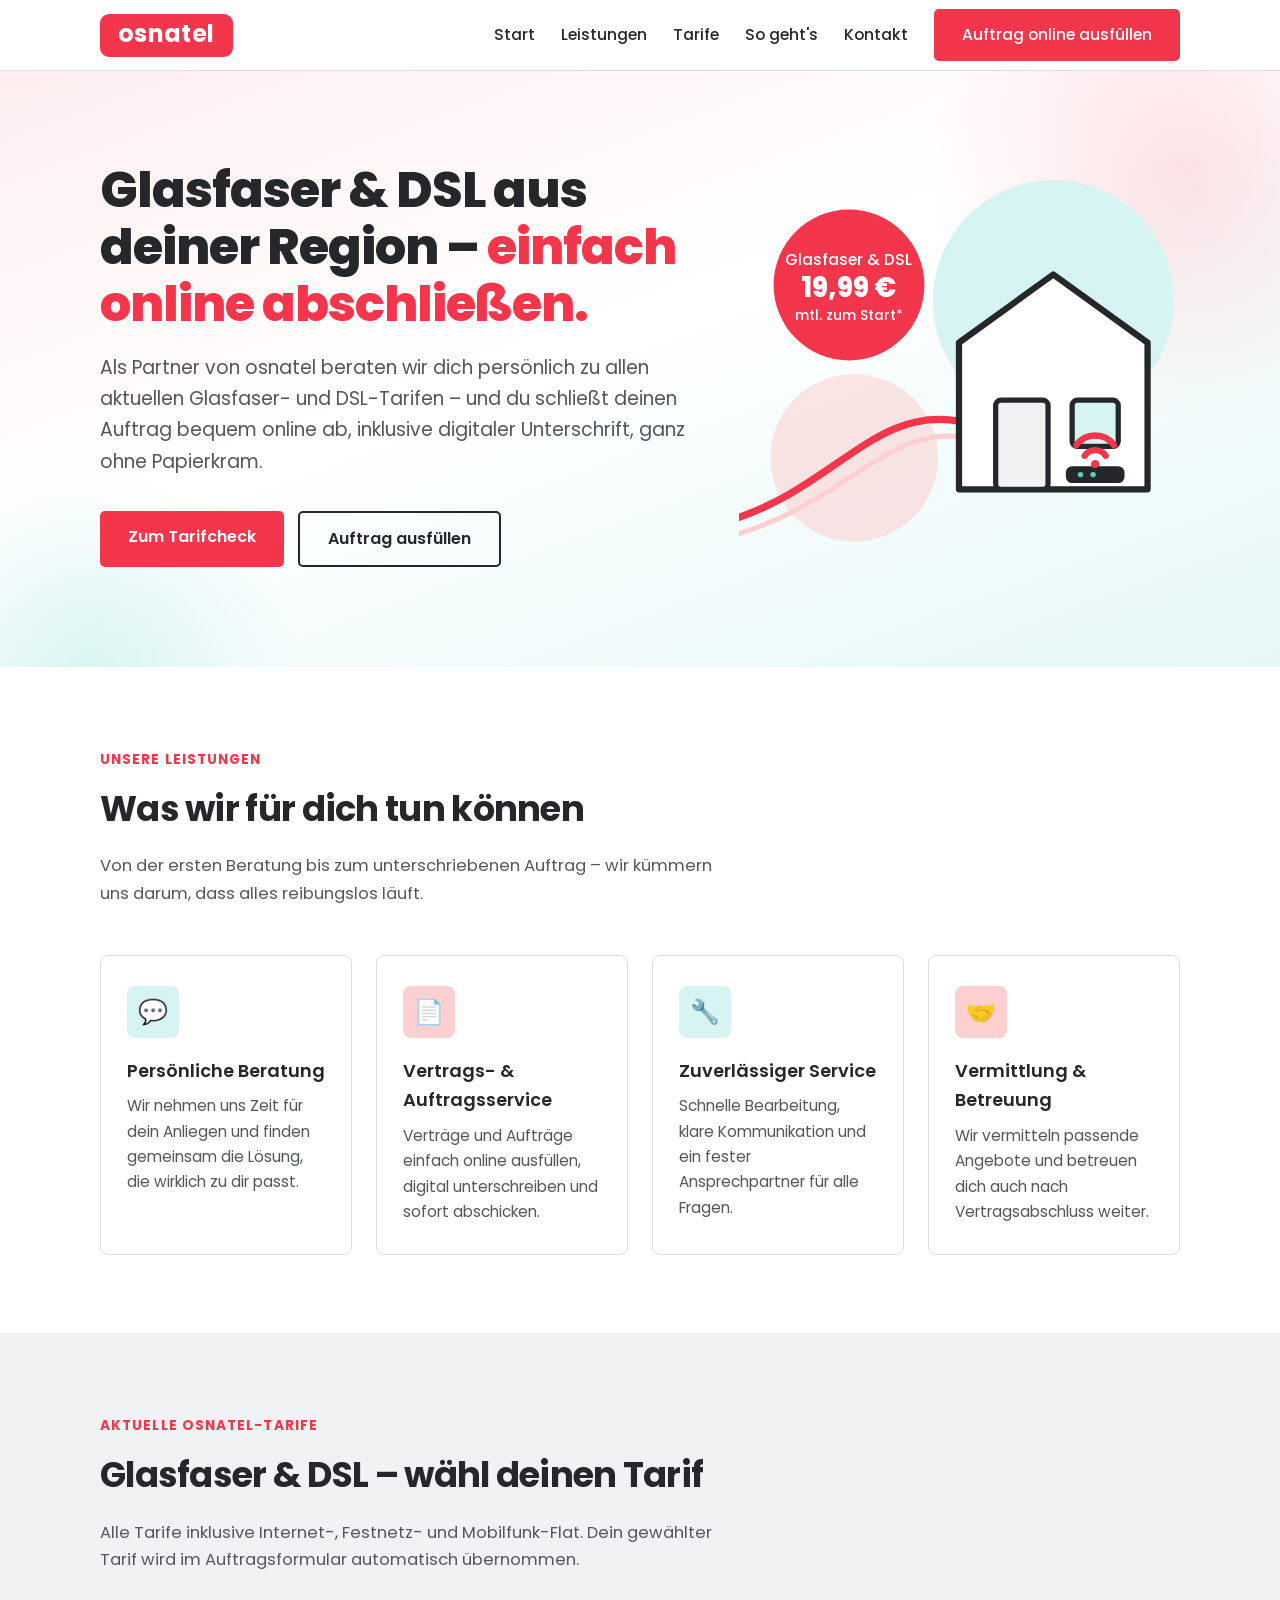
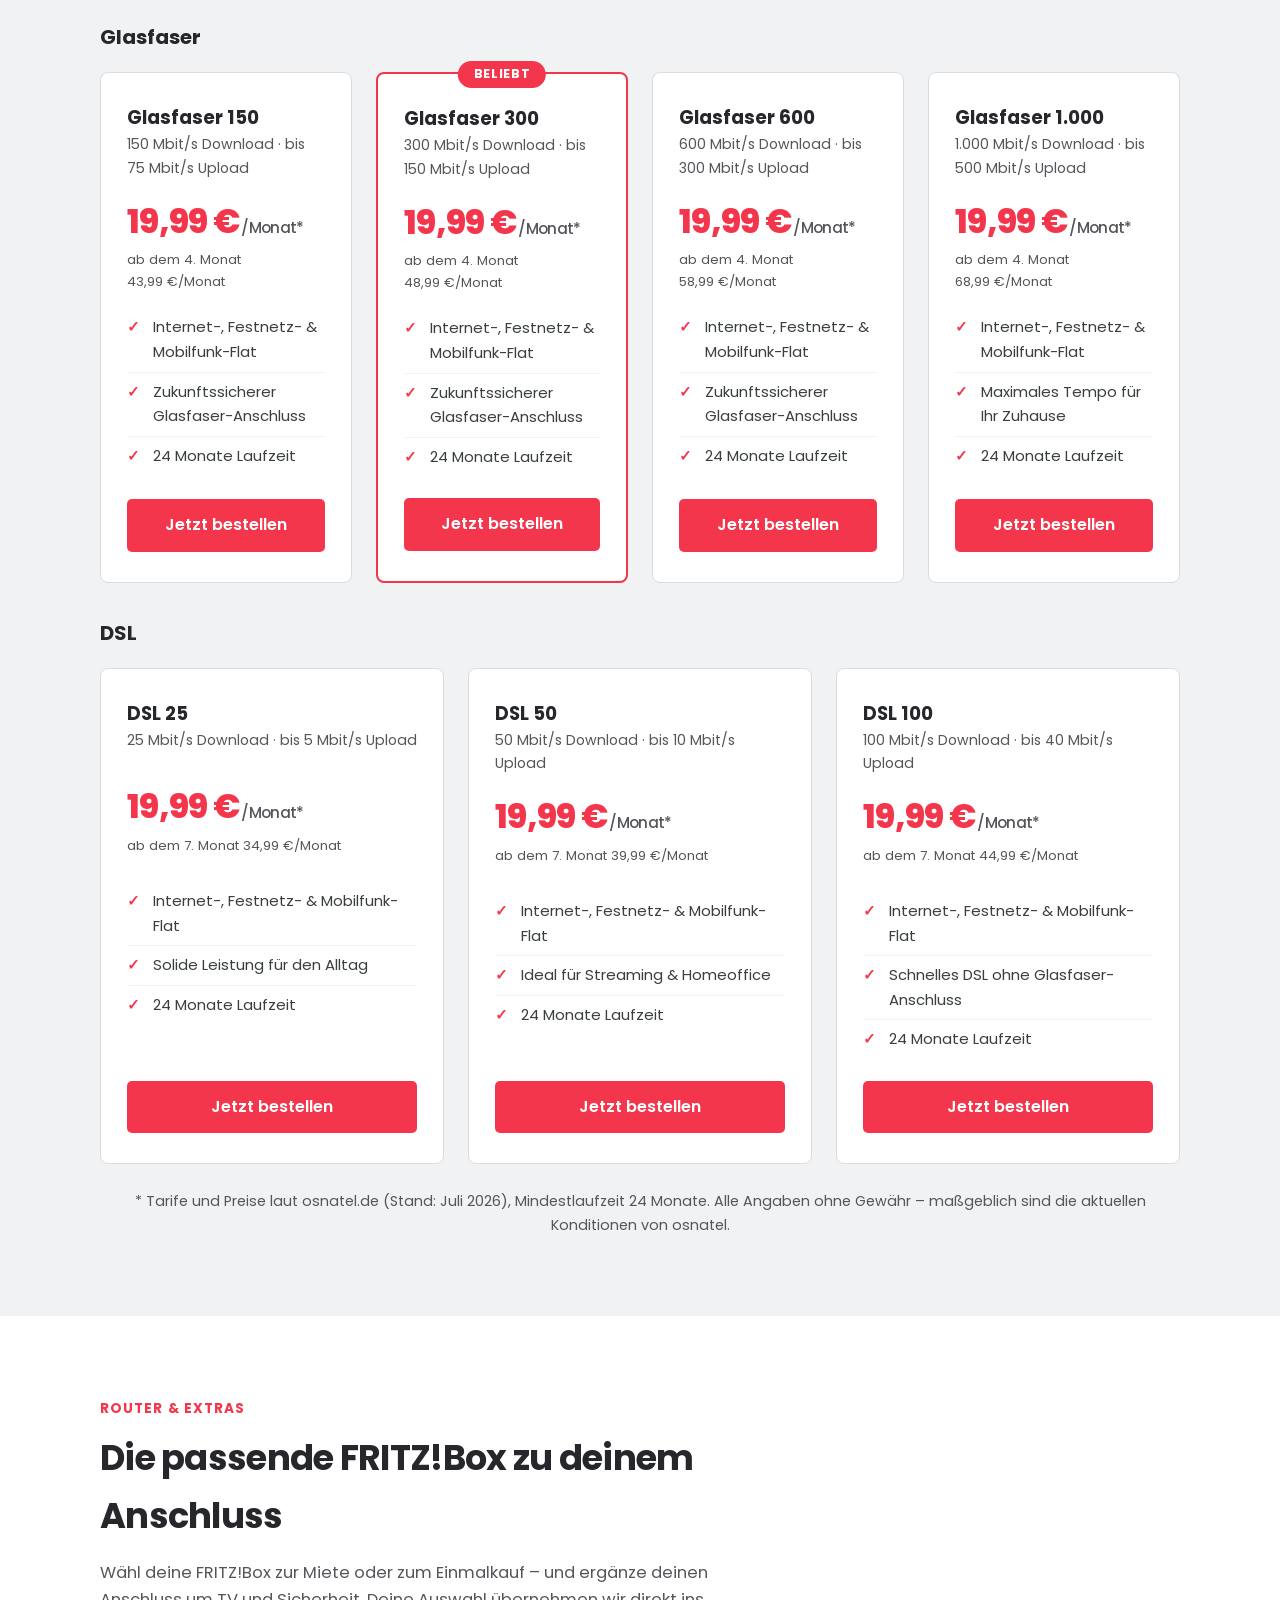
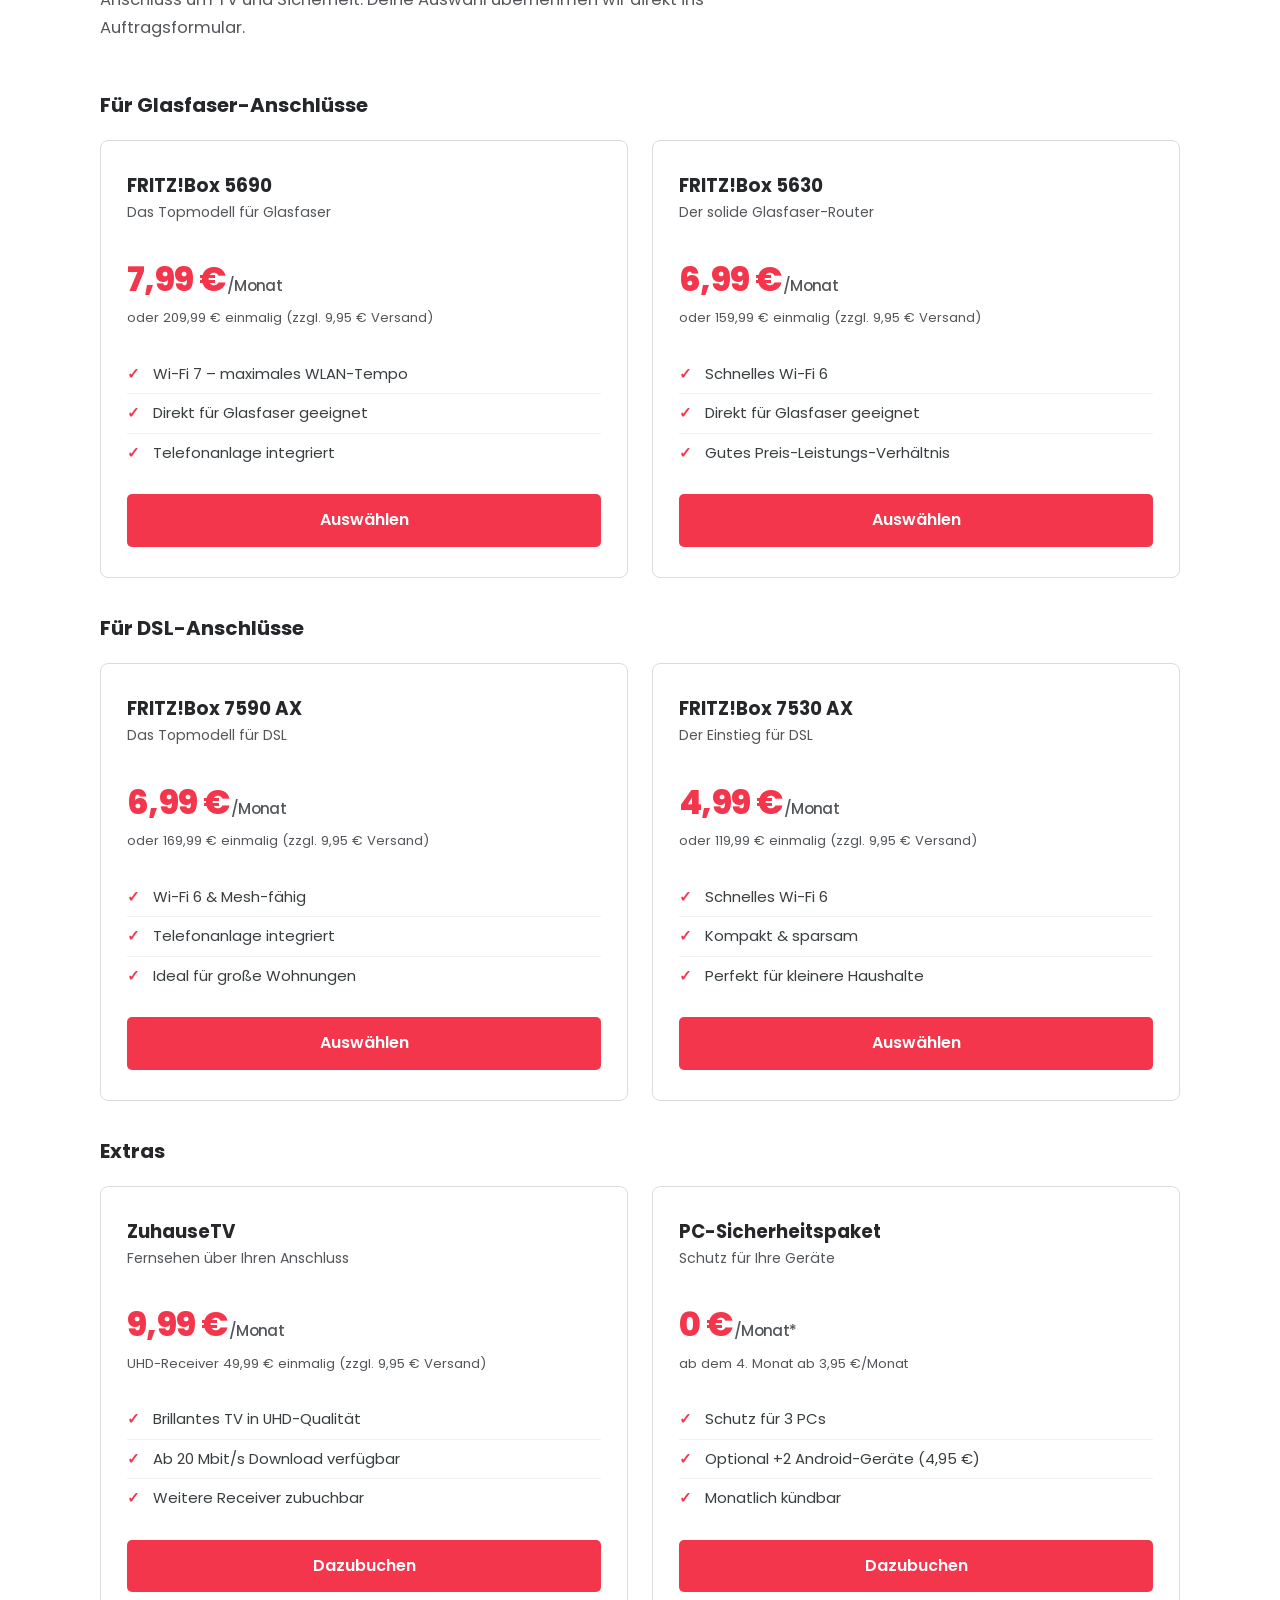
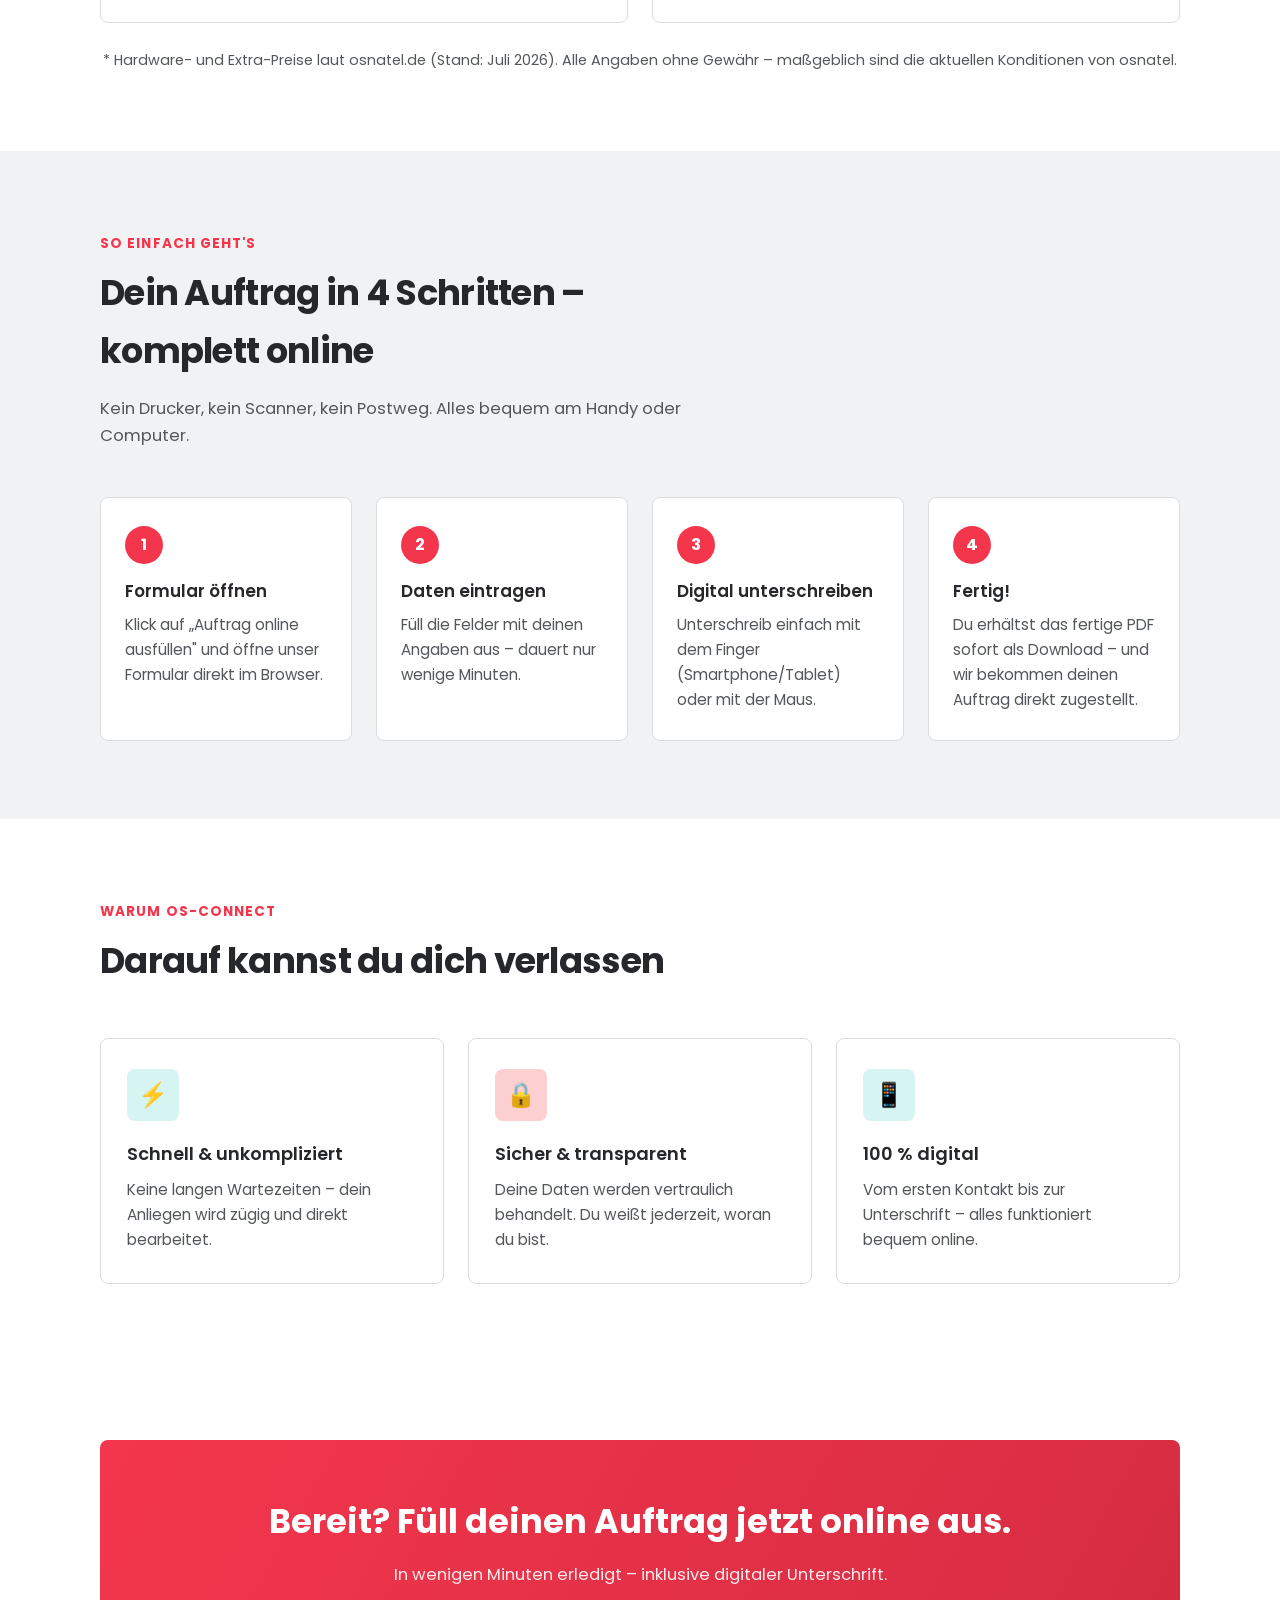
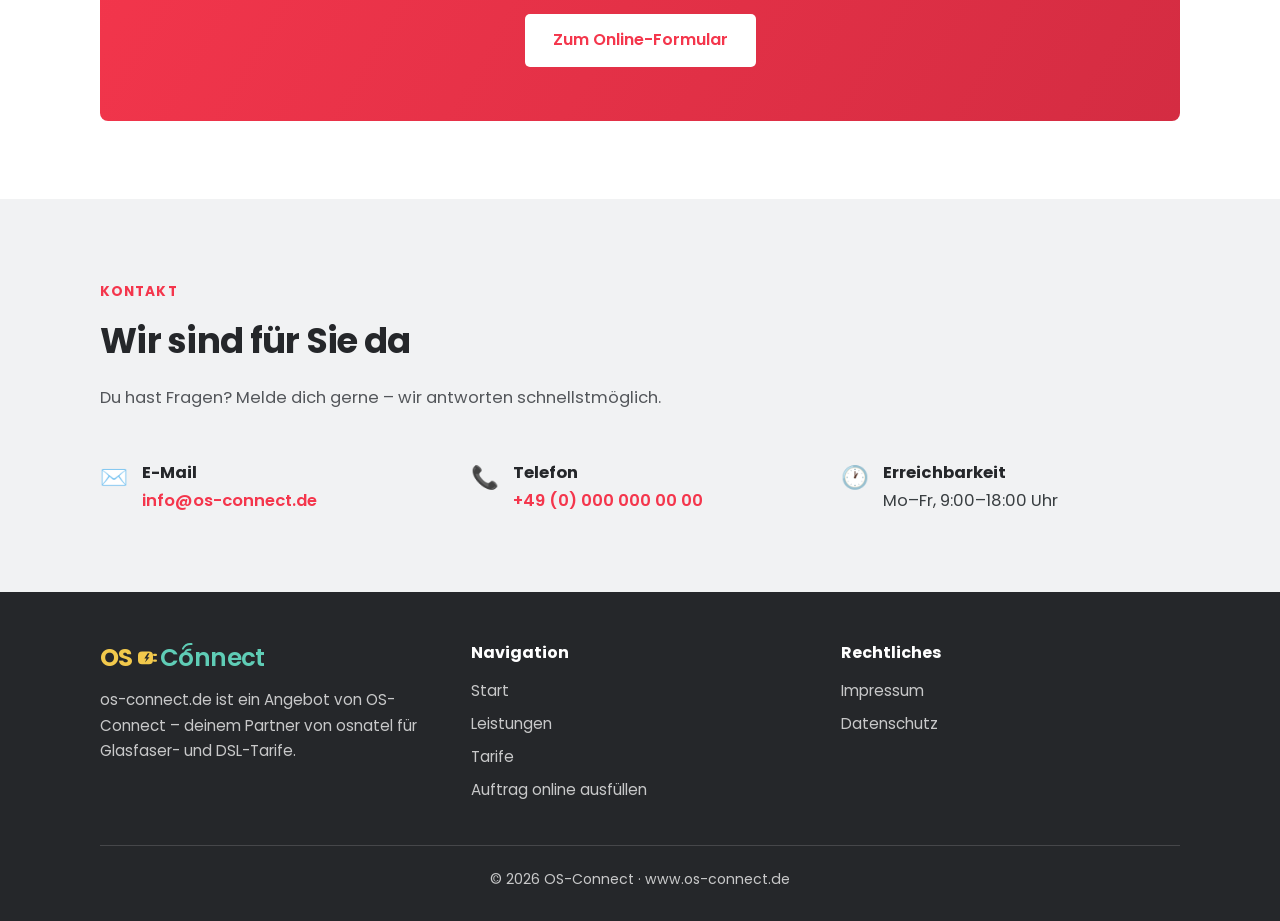
==== commit eac3c3ea: "Router-Dropdown mit getrennten Kauf-/Ratenkauf-Optionen, Preisangaben 'ab dem X. Monat' Co-Authored-" ====
--- a/index.html
+++ b/index.html
@@ -152,7 +152,7 @@
           <div class="tarif-name">Glasfaser 150</div>
           <div class="tarif-speed">150 Mbit/s Download · bis 75 Mbit/s Upload</div>
           <div class="tarif-price">19,99&nbsp;€<span class="tarif-period">/Monat*</span></div>
-          <div class="tarif-price-note">in den ersten 3 Monaten, danach 43,99&nbsp;€/Monat</div>
+          <div class="tarif-price-note">ab dem 4. Monat 43,99&nbsp;€/Monat</div>
           <ul class="tarif-features">
             <li>Internet-, Festnetz- &amp; Mobilfunk-Flat</li>
             <li>Zukunftssicherer Glasfaser-Anschluss</li>
@@ -166,7 +166,7 @@
           <div class="tarif-name">Glasfaser 300</div>
           <div class="tarif-speed">300 Mbit/s Download · bis 150 Mbit/s Upload</div>
           <div class="tarif-price">19,99&nbsp;€<span class="tarif-period">/Monat*</span></div>
-          <div class="tarif-price-note">in den ersten 3 Monaten, danach 48,99&nbsp;€/Monat</div>
+          <div class="tarif-price-note">ab dem 4. Monat 48,99&nbsp;€/Monat</div>
           <ul class="tarif-features">
             <li>Internet-, Festnetz- &amp; Mobilfunk-Flat</li>
             <li>Zukunftssicherer Glasfaser-Anschluss</li>
@@ -179,7 +179,7 @@
           <div class="tarif-name">Glasfaser 600</div>
           <div class="tarif-speed">600 Mbit/s Download · bis 300 Mbit/s Upload</div>
           <div class="tarif-price">19,99&nbsp;€<span class="tarif-period">/Monat*</span></div>
-          <div class="tarif-price-note">in den ersten 3 Monaten, danach 58,99&nbsp;€/Monat</div>
+          <div class="tarif-price-note">ab dem 4. Monat 58,99&nbsp;€/Monat</div>
           <ul class="tarif-features">
             <li>Internet-, Festnetz- &amp; Mobilfunk-Flat</li>
             <li>Zukunftssicherer Glasfaser-Anschluss</li>
@@ -192,7 +192,7 @@
           <div class="tarif-name">Glasfaser 1.000</div>
           <div class="tarif-speed">1.000 Mbit/s Download · bis 500 Mbit/s Upload</div>
           <div class="tarif-price">19,99&nbsp;€<span class="tarif-period">/Monat*</span></div>
-          <div class="tarif-price-note">in den ersten 3 Monaten, danach 68,99&nbsp;€/Monat</div>
+          <div class="tarif-price-note">ab dem 4. Monat 68,99&nbsp;€/Monat</div>
           <ul class="tarif-features">
             <li>Internet-, Festnetz- &amp; Mobilfunk-Flat</li>
             <li>Maximales Tempo für Ihr Zuhause</li>
@@ -210,7 +210,7 @@
           <div class="tarif-name">DSL 25</div>
           <div class="tarif-speed">25 Mbit/s Download · bis 5 Mbit/s Upload</div>
           <div class="tarif-price">19,99&nbsp;€<span class="tarif-period">/Monat*</span></div>
-          <div class="tarif-price-note">in den ersten 6 Monaten, danach 34,99&nbsp;€/Monat</div>
+          <div class="tarif-price-note">ab dem 7. Monat 34,99&nbsp;€/Monat</div>
           <ul class="tarif-features">
             <li>Internet-, Festnetz- &amp; Mobilfunk-Flat</li>
             <li>Solide Leistung für den Alltag</li>
@@ -223,7 +223,7 @@
           <div class="tarif-name">DSL 50</div>
           <div class="tarif-speed">50 Mbit/s Download · bis 10 Mbit/s Upload</div>
           <div class="tarif-price">19,99&nbsp;€<span class="tarif-period">/Monat*</span></div>
-          <div class="tarif-price-note">in den ersten 6 Monaten, danach 39,99&nbsp;€/Monat</div>
+          <div class="tarif-price-note">ab dem 7. Monat 39,99&nbsp;€/Monat</div>
           <ul class="tarif-features">
             <li>Internet-, Festnetz- &amp; Mobilfunk-Flat</li>
             <li>Ideal für Streaming &amp; Homeoffice</li>
@@ -236,7 +236,7 @@
           <div class="tarif-name">DSL 100</div>
           <div class="tarif-speed">100 Mbit/s Download · bis 40 Mbit/s Upload</div>
           <div class="tarif-price">19,99&nbsp;€<span class="tarif-period">/Monat*</span></div>
-          <div class="tarif-price-note">in den ersten 6 Monaten, danach 44,99&nbsp;€/Monat</div>
+          <div class="tarif-price-note">ab dem 7. Monat 44,99&nbsp;€/Monat</div>
           <ul class="tarif-features">
             <li>Internet-, Festnetz- &amp; Mobilfunk-Flat</li>
             <li>Schnelles DSL ohne Glasfaser-Anschluss</li>
@@ -333,7 +333,7 @@
           <div class="tarif-name">PC-Sicherheitspaket</div>
           <div class="tarif-speed">Schutz für Ihre Geräte</div>
           <div class="tarif-price">0&nbsp;€<span class="tarif-period">/Monat*</span></div>
-          <div class="tarif-price-note">in den ersten 3 Monaten, danach ab 3,95&nbsp;€/Monat</div>
+          <div class="tarif-price-note">ab dem 4. Monat ab 3,95&nbsp;€/Monat</div>
           <ul class="tarif-features">
             <li>Schutz für 3 PCs</li>
             <li>Optional +2 Android-Geräte (4,95&nbsp;€)</li>
--- a/css/style.css
+++ b/css/style.css
@@ -558,6 +558,15 @@
   font-weight: 500 !important;
   margin-bottom: 0 !important;
   cursor: pointer;
+}
+
+/* Zweispaltige Zeilen (PLZ + Ort, Straße + Hausnummer, Vor-/Nachname, Tarif + Router) */
+.field-row { display: grid; gap: 12px; }
+.field-row-plz { grid-template-columns: minmax(90px, 130px) 1fr; }
+.field-row-str { grid-template-columns: 1fr minmax(80px, 120px); }
+.field-row-name, .field-row-tarif, .field-row-kauf { grid-template-columns: 1fr 1fr; }
+@media (max-width: 560px) {
+  .field-row-name, .field-row-tarif, .field-row-kauf { grid-template-columns: 1fr; }
 }
 
 .field { margin-bottom: 18px; }
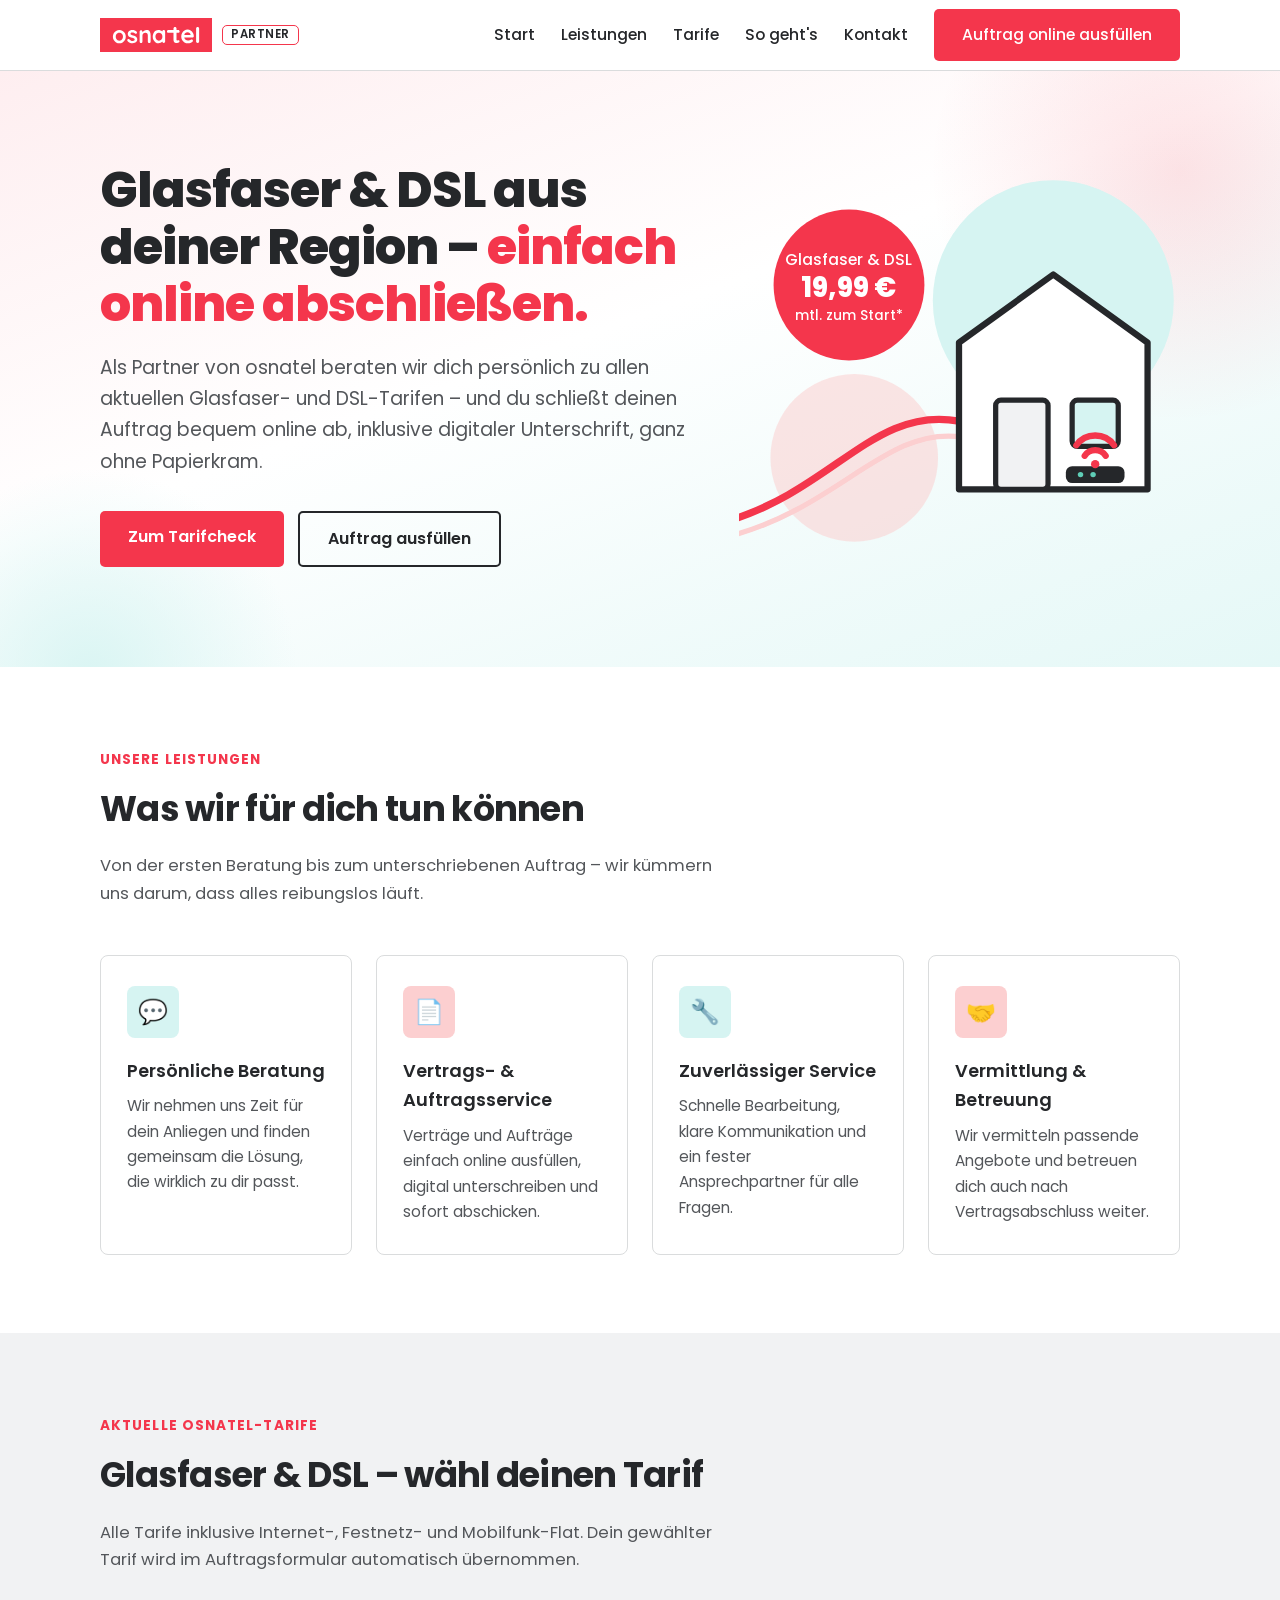
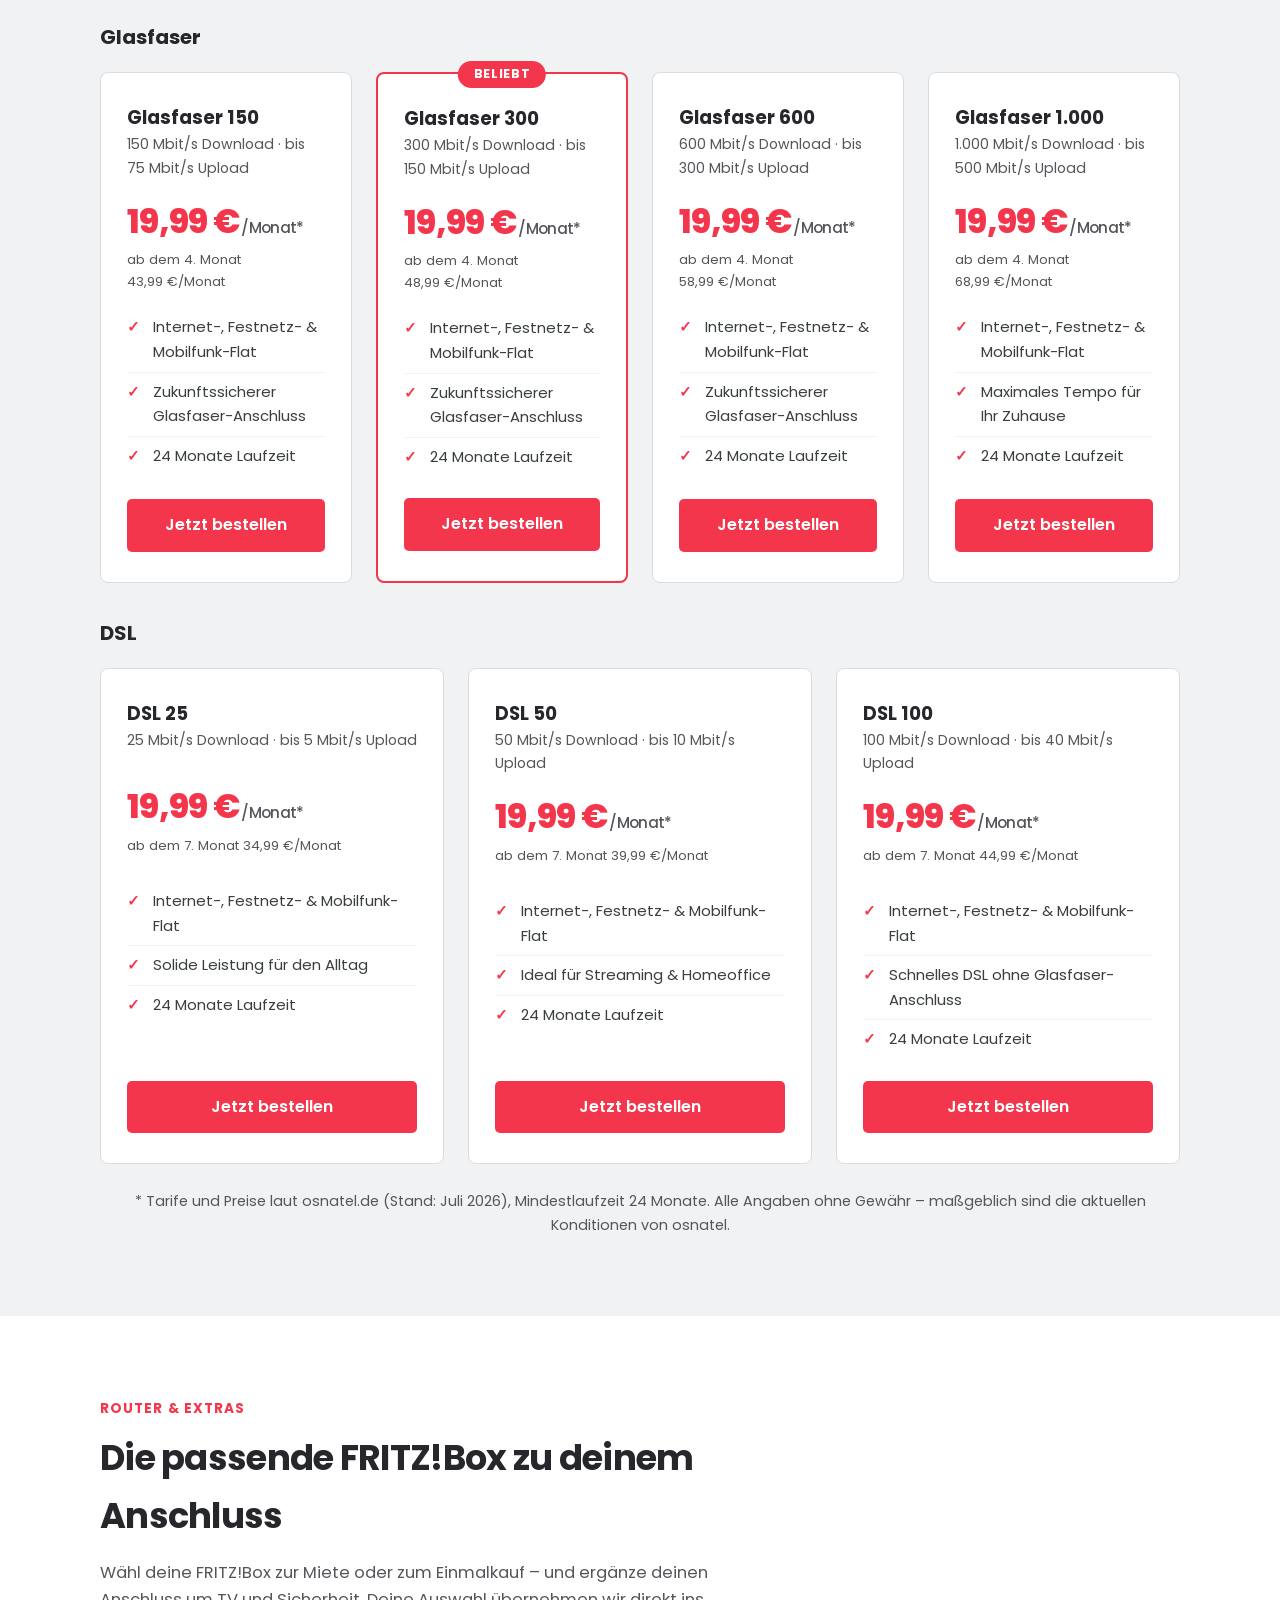
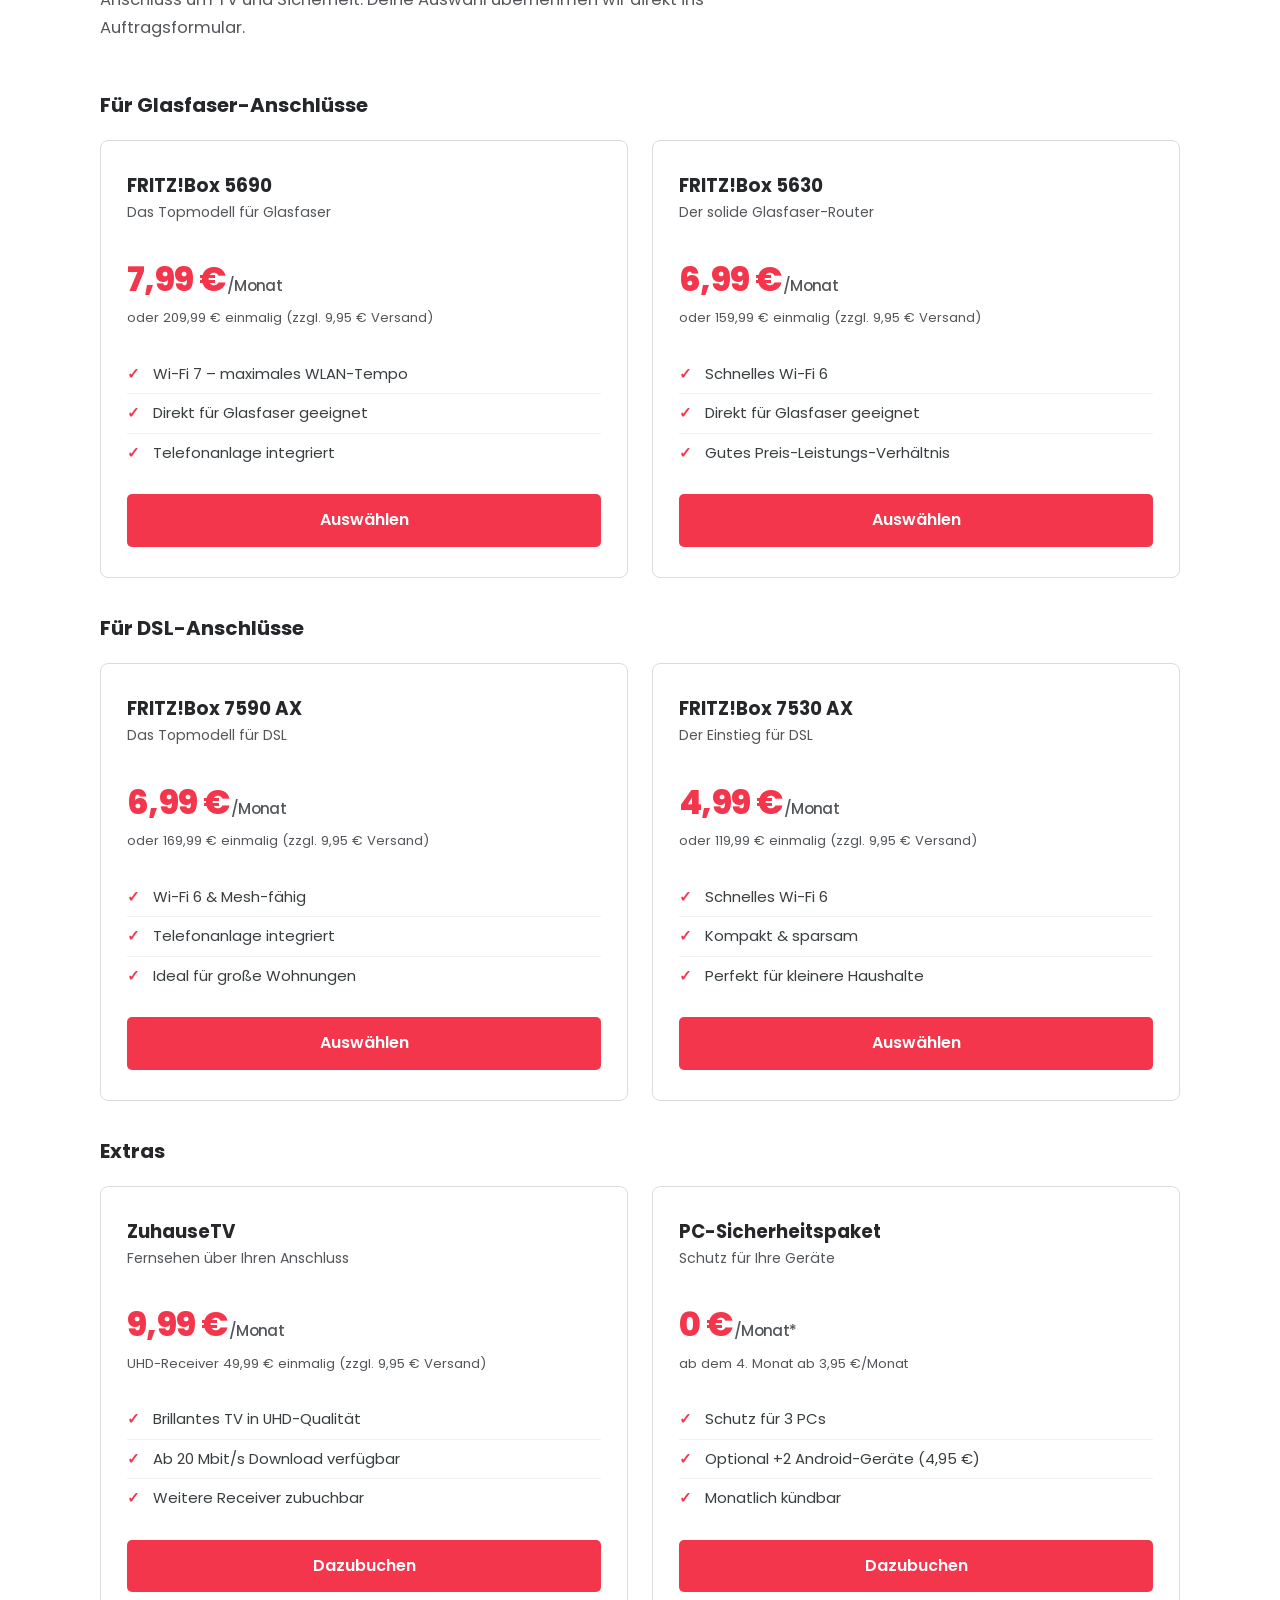
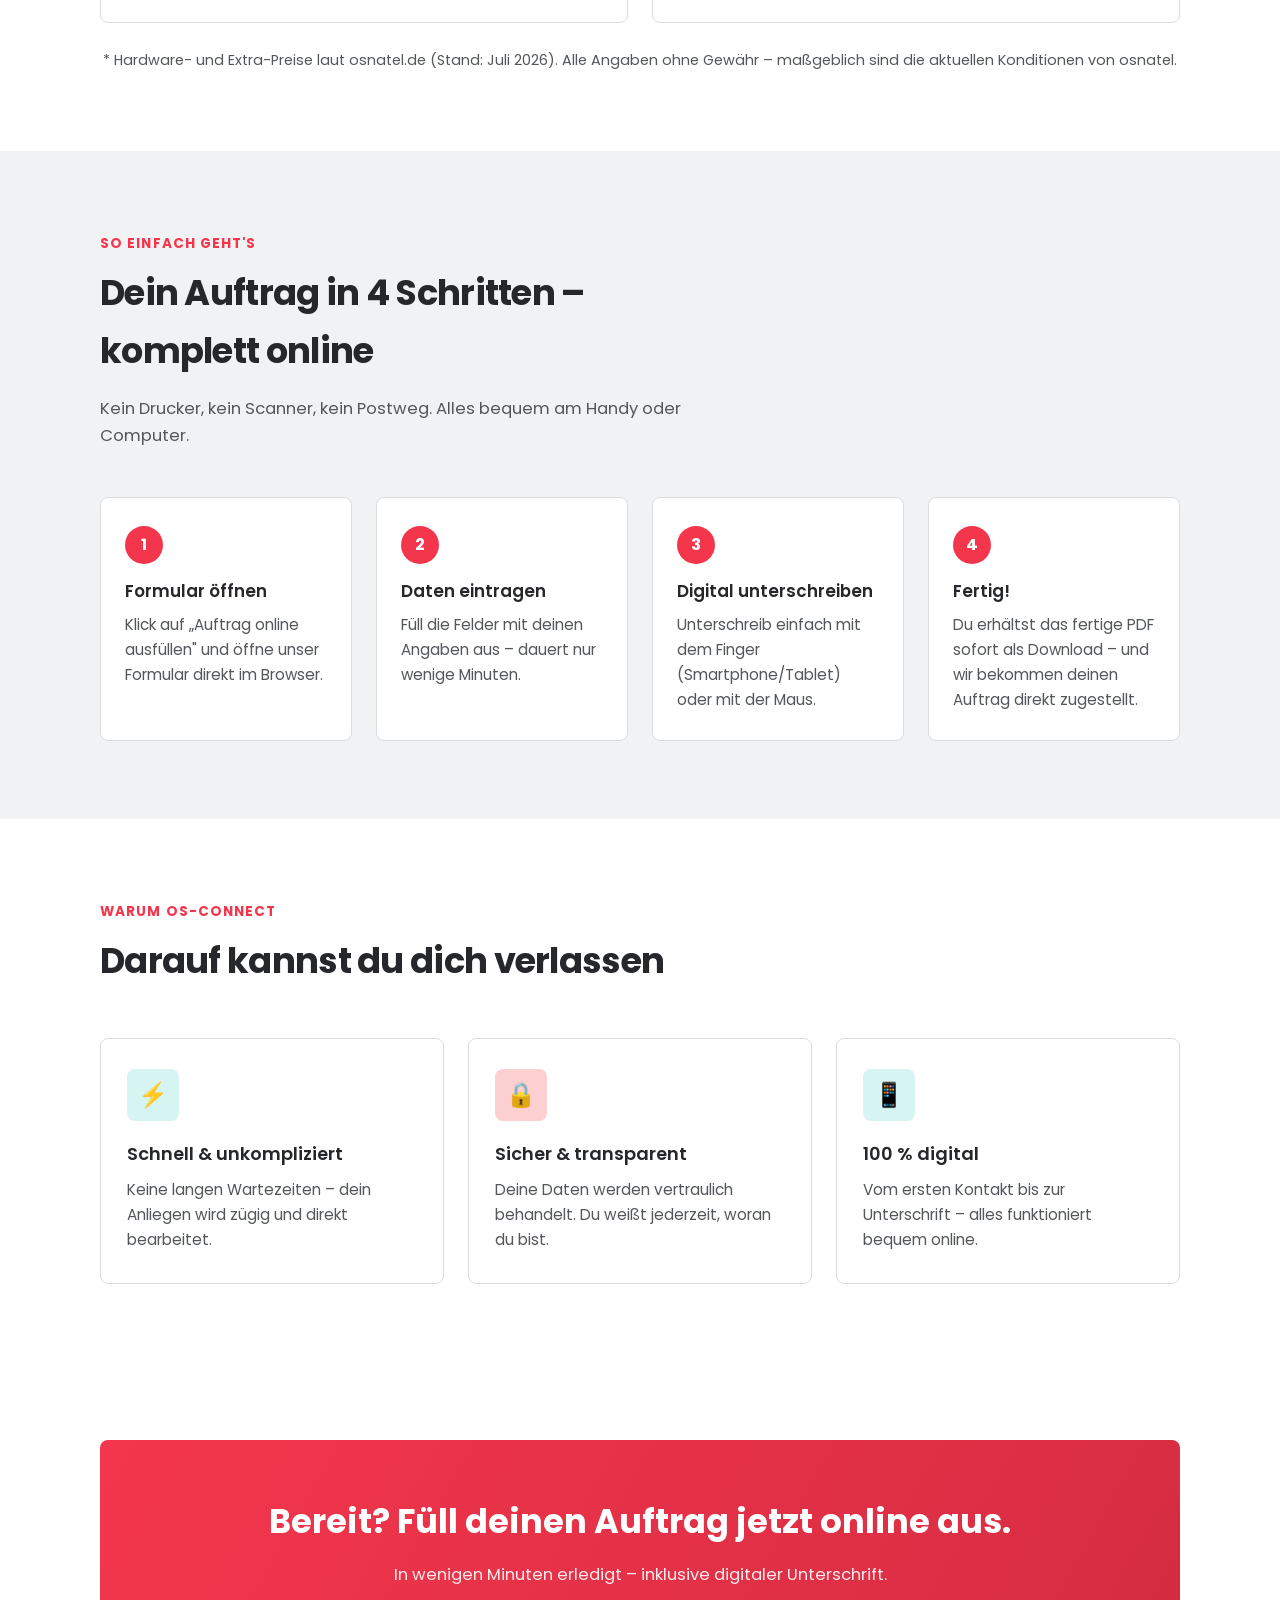
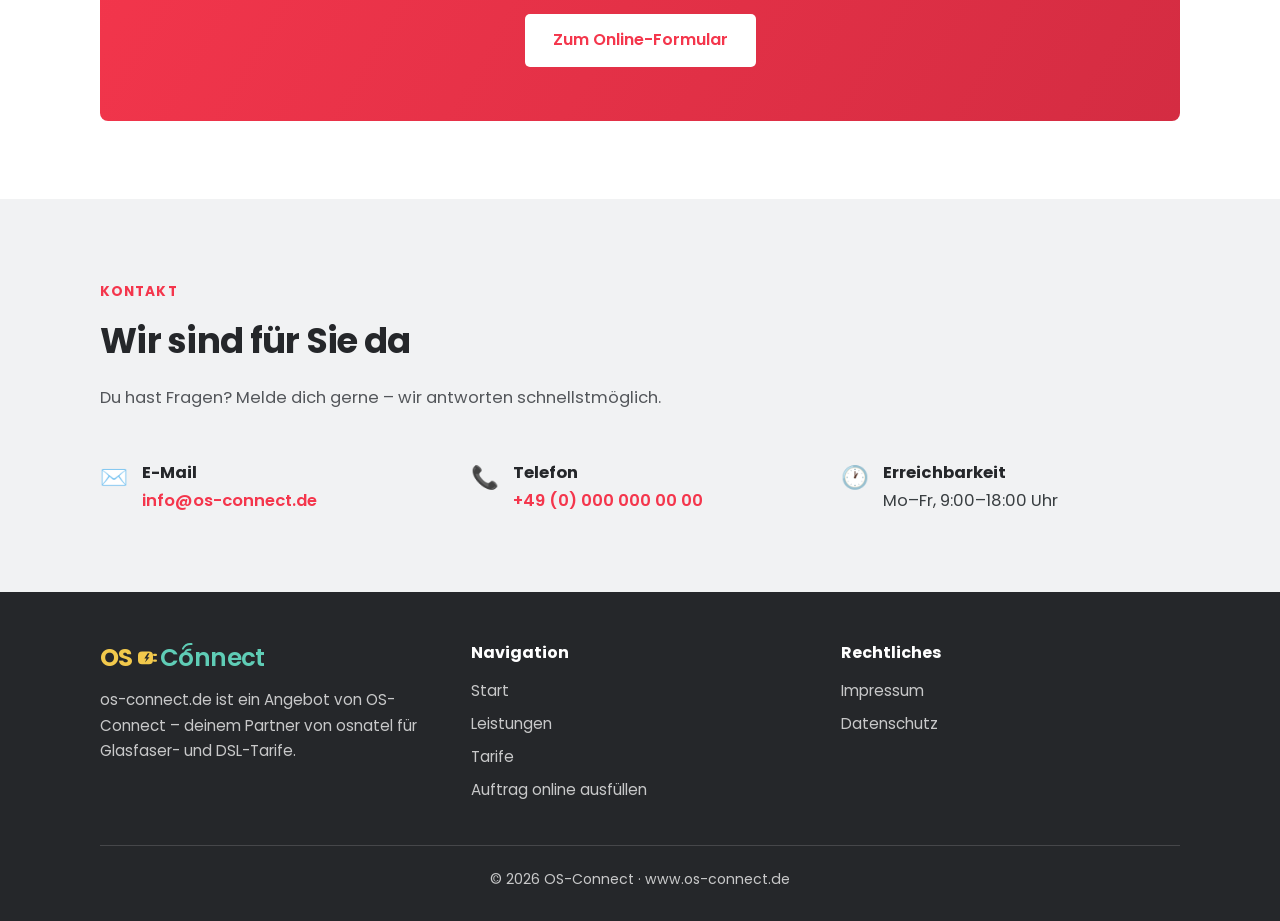
==== commit 6fc31bd7: "Echtes osnatel-Logo im Header + EECC-Pflichtunterlagen im Auftrag - Offizielles osnatel-Logo (SVG vo" ====
--- a/index.html
+++ b/index.html
@@ -36,7 +36,8 @@
 <header class="site-header">
   <div class="container nav">
     <a class="brand" href="index.html" aria-label="Startseite – Partner von osnatel">
-      <span class="osnatel-badge"><span class="wm">osnatel</span></span>
+      <img class="osnatel-logo" src="assets/osnatel-logo.svg" alt="osnatel" width="112" height="34">
+      <span class="partner-tag">Partner</span>
     </a>
     <button class="nav-toggle" aria-label="Menü öffnen" aria-expanded="false">
       <span></span><span></span><span></span>
--- a/css/style.css
+++ b/css/style.css
@@ -102,22 +102,28 @@
 .brand .dot { color: var(--red); }
 .brand svg { width: 34px; height: 34px; }
 
-/* osnatel-Logo-Badge (Header) */
-.osnatel-badge {
+/* Offizielles osnatel-Logo (Header) */
+.brand {
   display: inline-flex;
   align-items: center;
-  justify-content: center;
-  background: var(--red);
-  color: #fff;
-  padding: 8px 18px 11px;
-  border-radius: 9px;
+  gap: 10px;
+  text-decoration: none;
+}
+.osnatel-logo {
+  height: 34px;
+  width: auto;
+  display: block;
+}
+.partner-tag {
+  font-size: 0.72rem;
+  font-weight: 600;
+  letter-spacing: 0.04em;
+  text-transform: uppercase;
+  color: var(--ink);
+  border: 1.5px solid var(--red);
+  border-radius: 5px;
+  padding: 3px 8px;
   line-height: 1;
-}
-.osnatel-badge .wm {
-  font-size: 1.5rem;
-  font-weight: 700;
-  letter-spacing: 0.015em;
-  text-transform: lowercase;
 }
 
 /* OS-Connect-Logo (Footer, dezent) */
@@ -687,3 +693,67 @@
   section { padding: 56px 0; }
   .hero { padding: 64px 0 72px; }
 }
+
+/* ===== EECC / Pflichtunterlagen ===== */
+.eecc-intro {
+  background: #fff5f6;
+  border: 1px solid #f6c9cf;
+  border-radius: 8px;
+  padding: 14px 16px;
+  margin: 6px 0 18px;
+  font-size: 0.92rem;
+  color: #5a3a3e;
+}
+.eecc-docs { display: flex; flex-direction: column; gap: 10px; }
+.eecc-doc {
+  display: flex;
+  align-items: flex-start;
+  gap: 12px;
+  padding: 12px 14px;
+  border: 1px solid #e3e5e8;
+  border-radius: 8px;
+  background: #fff;
+  transition: border-color 0.15s, background 0.15s;
+}
+.eecc-doc.checked { border-color: var(--red); background: #fff8f9; }
+.eecc-doc input[type="checkbox"] {
+  margin-top: 3px;
+  width: 20px;
+  height: 20px;
+  flex: 0 0 auto;
+  accent-color: var(--red);
+  cursor: pointer;
+}
+.eecc-doc .doc-body { flex: 1; min-width: 0; }
+.eecc-doc .doc-title {
+  font-weight: 600;
+  color: var(--ink);
+  display: block;
+}
+.eecc-doc .doc-note {
+  font-size: 0.82rem;
+  color: #6b7075;
+  margin-top: 2px;
+}
+.eecc-doc .doc-link {
+  display: inline-block;
+  margin-top: 5px;
+  font-size: 0.88rem;
+  font-weight: 600;
+  color: var(--red);
+  text-decoration: none;
+}
+.eecc-doc .doc-link:hover { text-decoration: underline; }
+.eecc-doc .doc-link.missing { color: #9aa0a6; cursor: not-allowed; }
+.eecc-note {
+  margin: 16px 0 4px;
+  padding: 13px 15px;
+  background: #f4f6f8;
+  border-left: 3px solid var(--red);
+  border-radius: 4px;
+  font-size: 0.86rem;
+  color: #4a4f54;
+  line-height: 1.5;
+}
+.btn:disabled,
+.btn[disabled] { opacity: 0.45; cursor: not-allowed; }
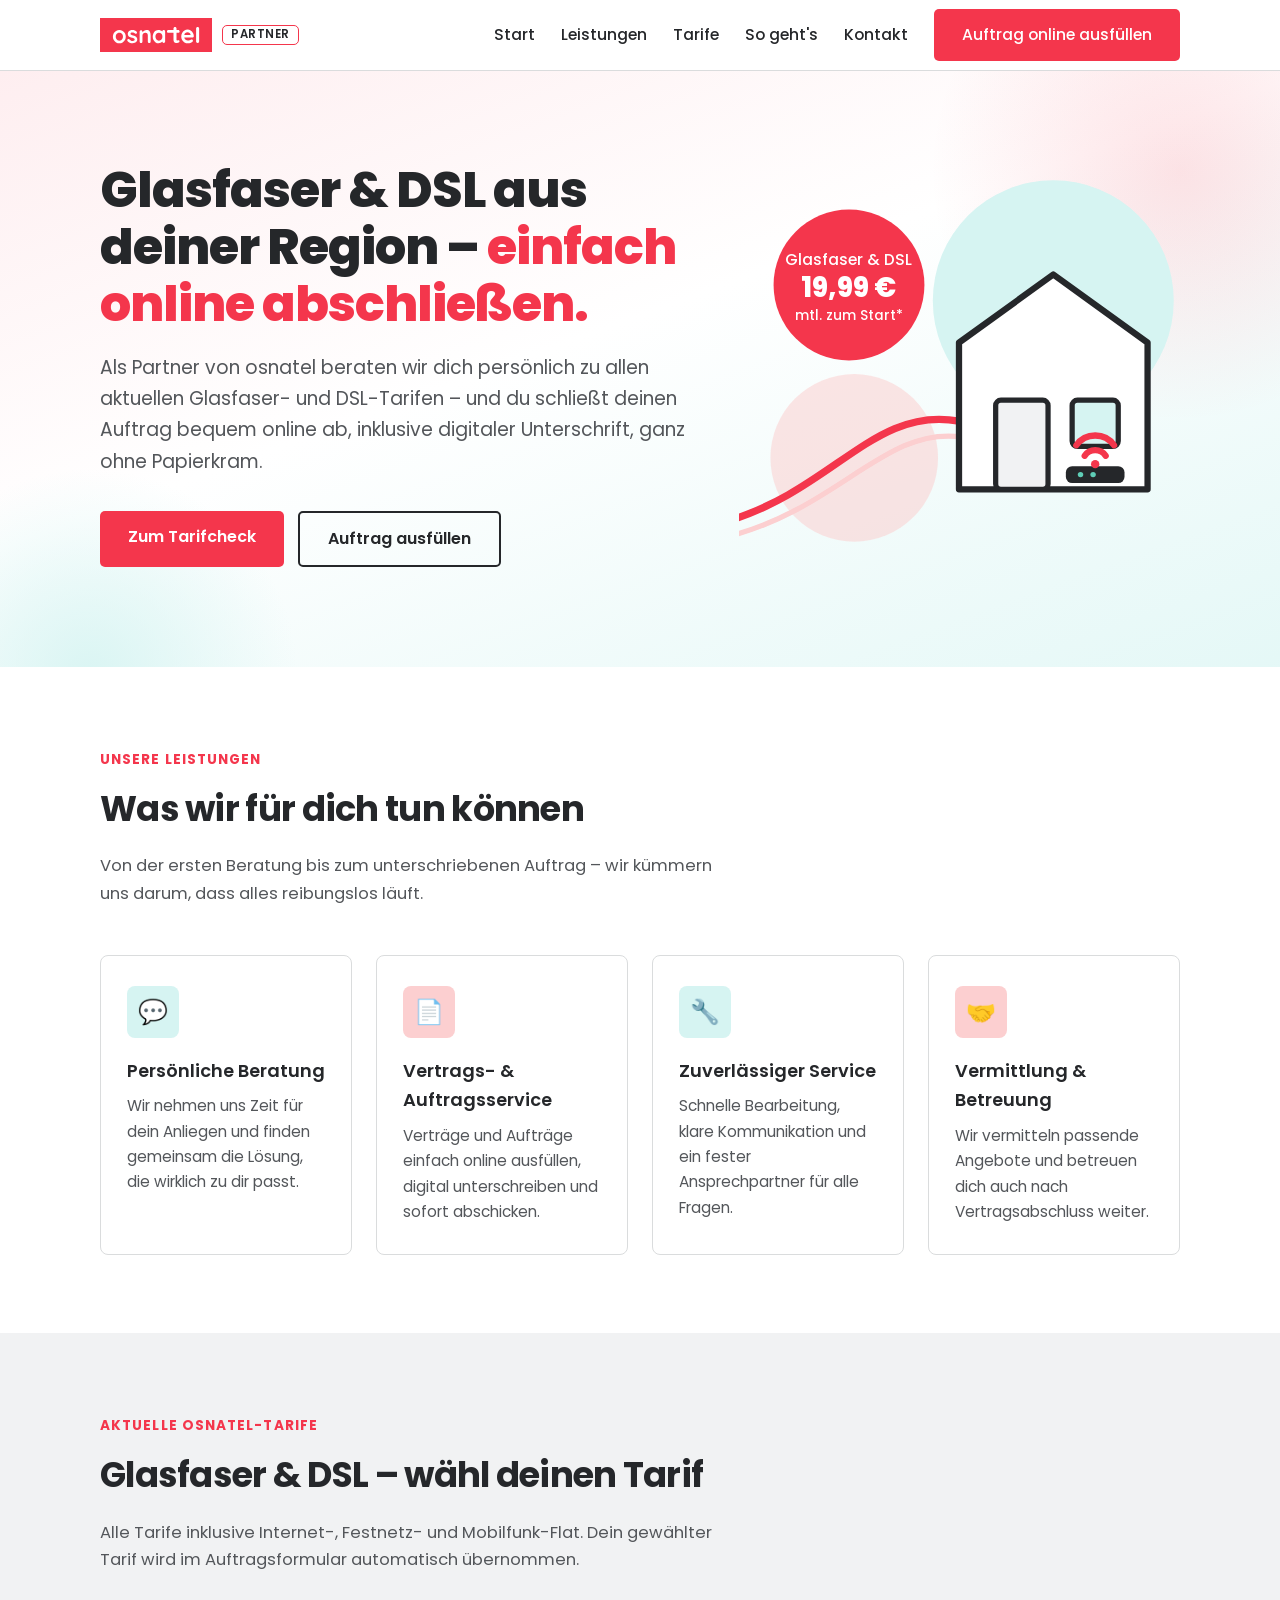
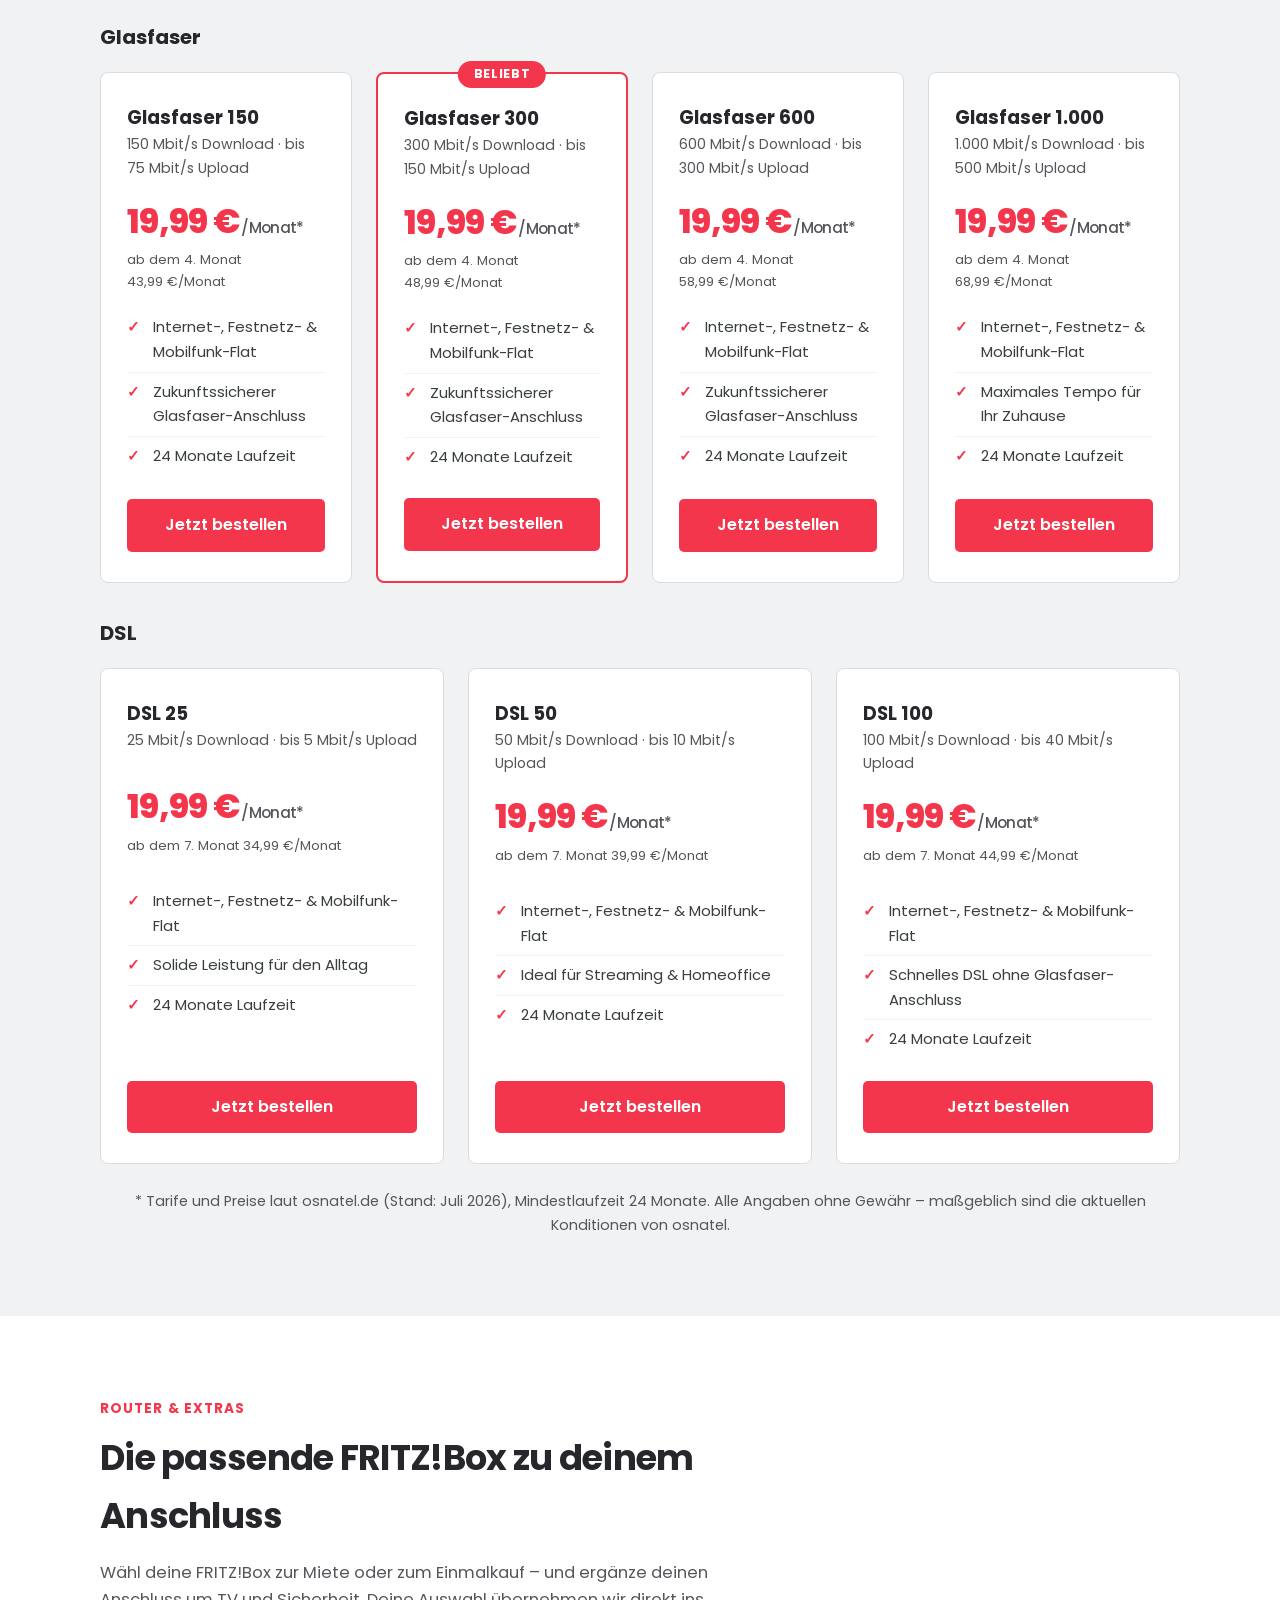
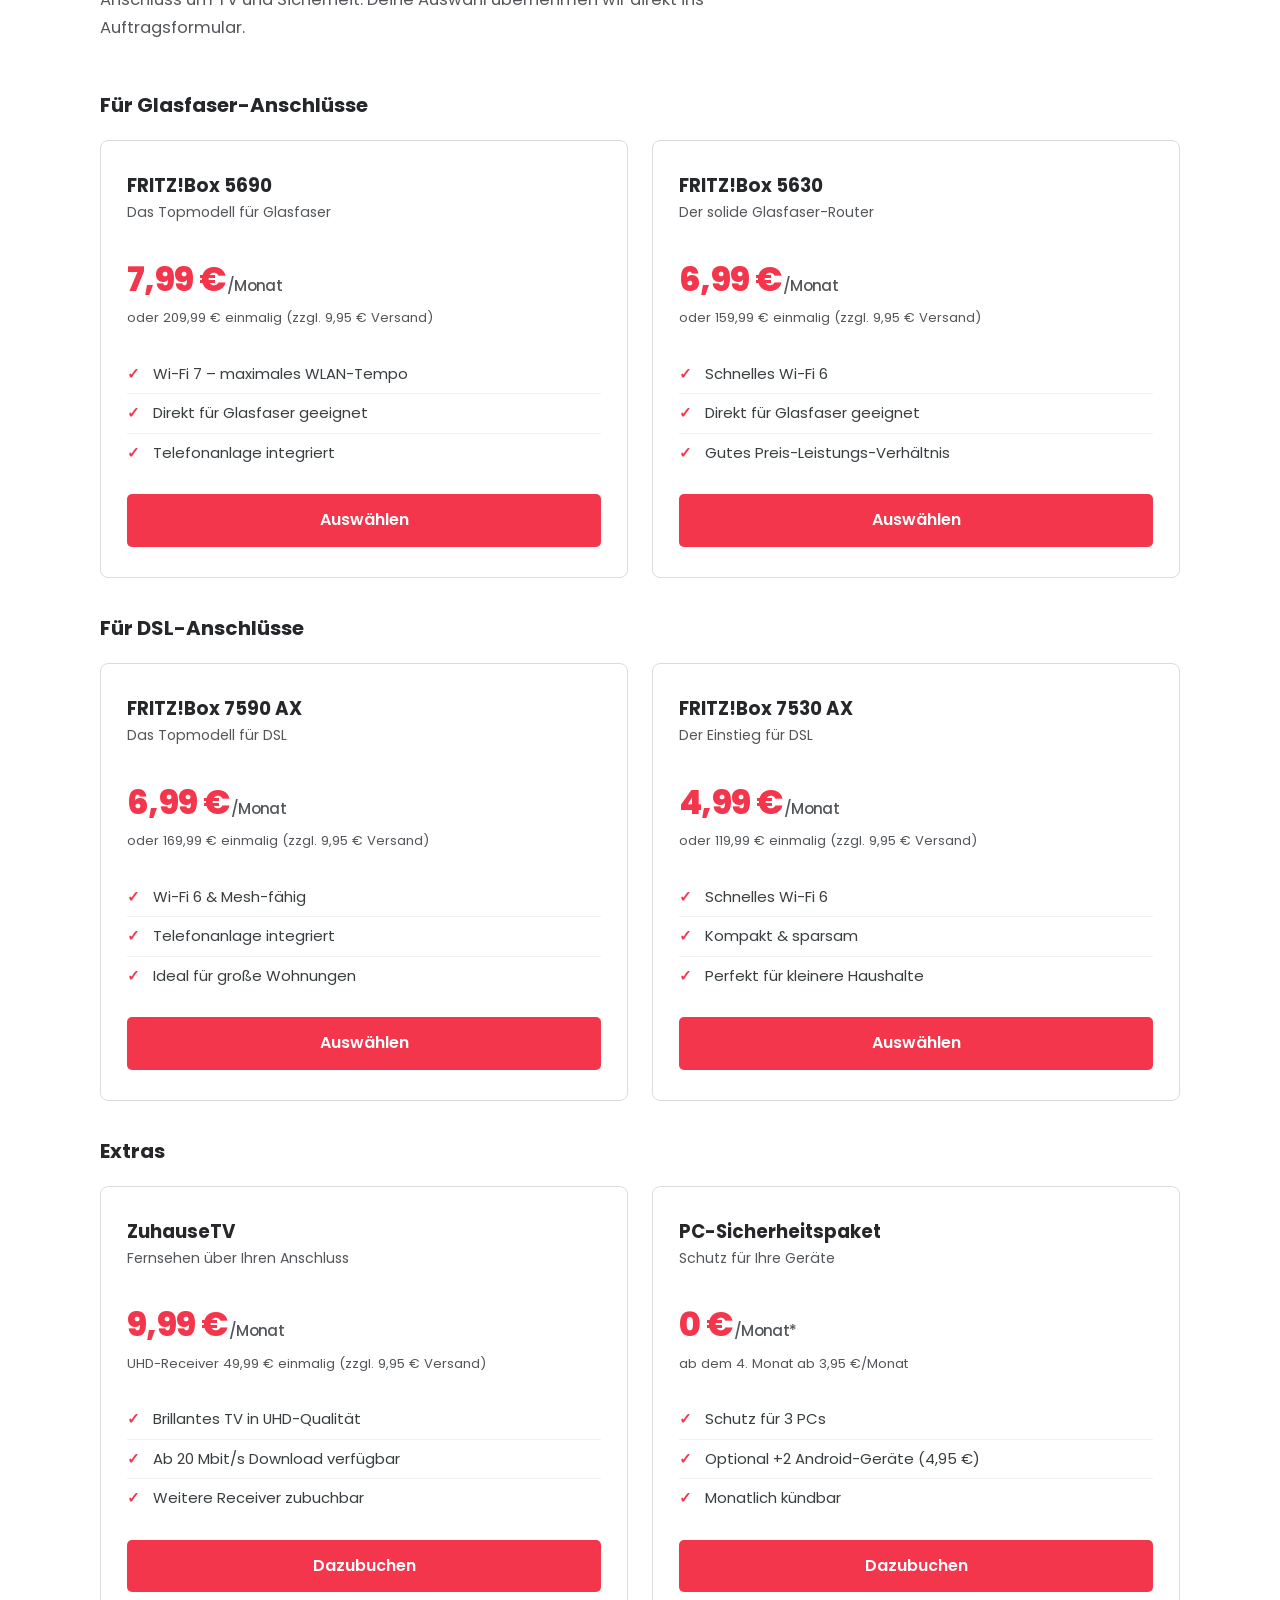
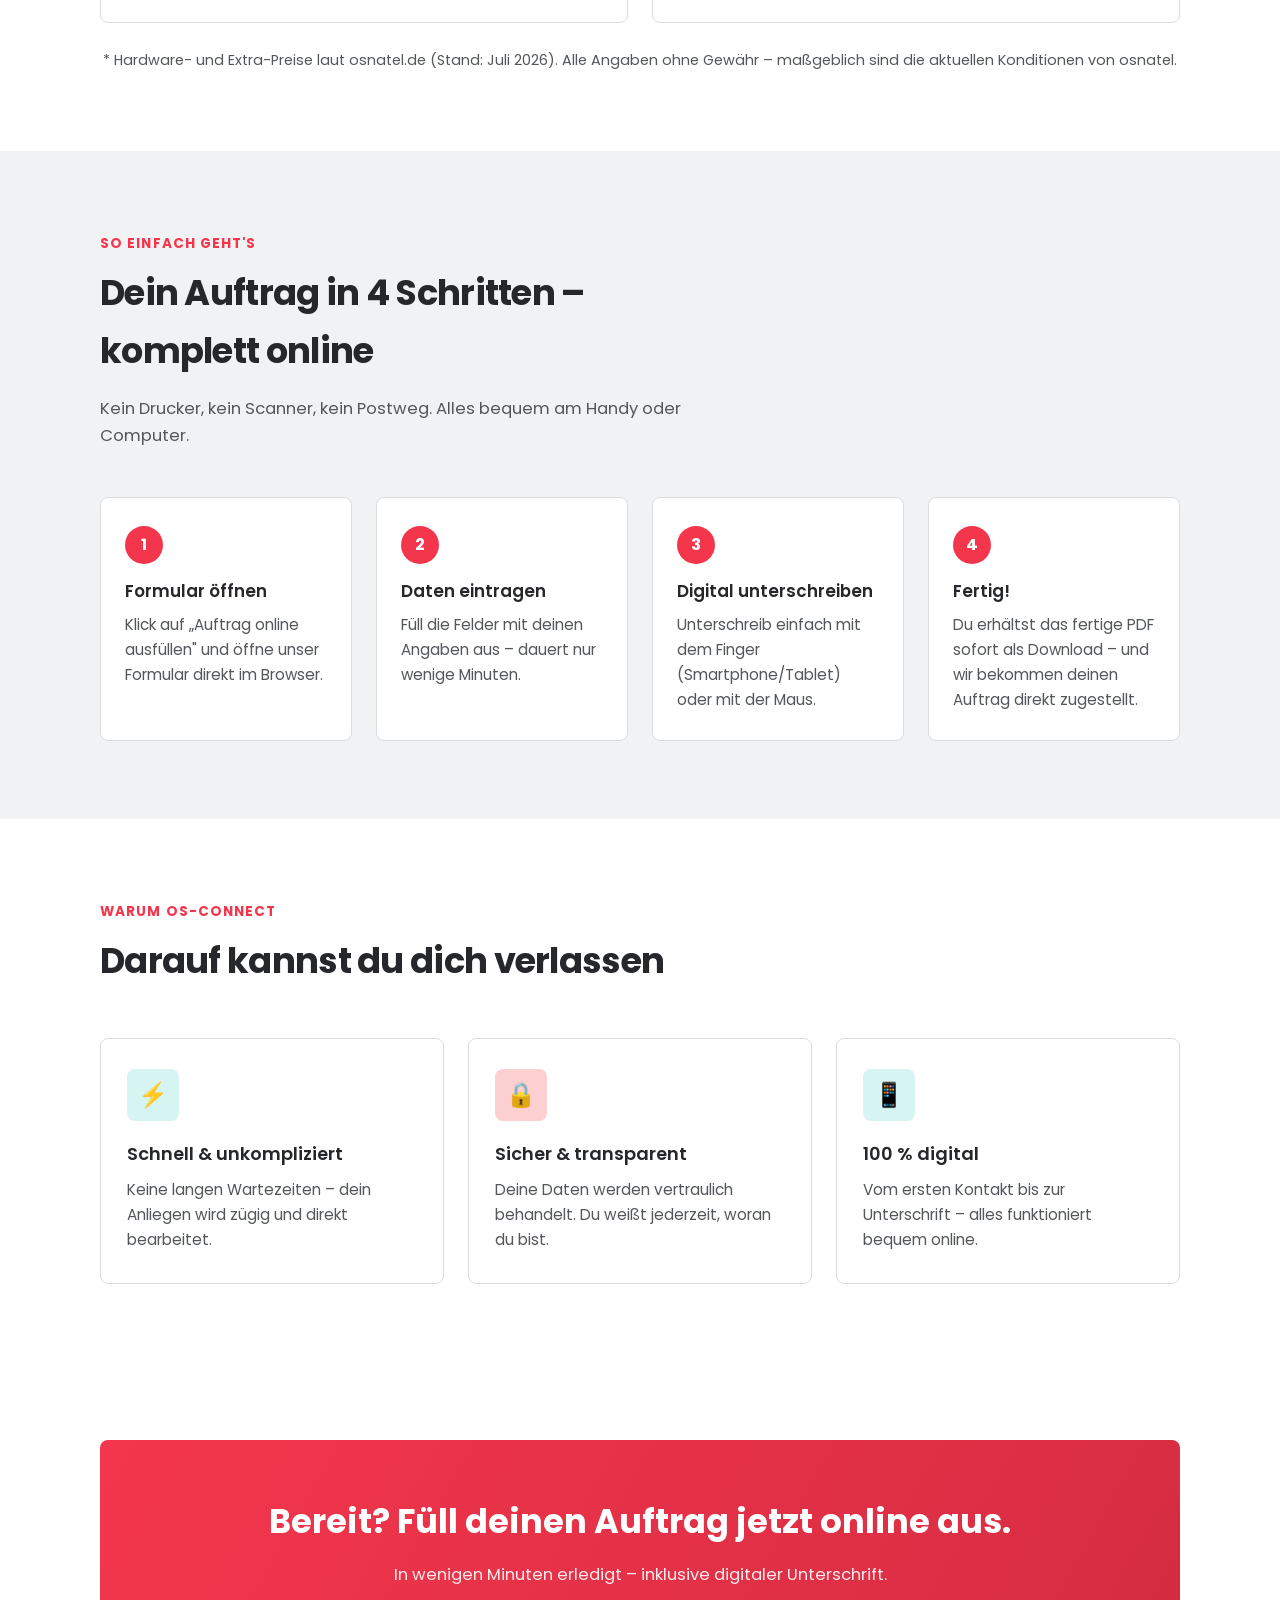
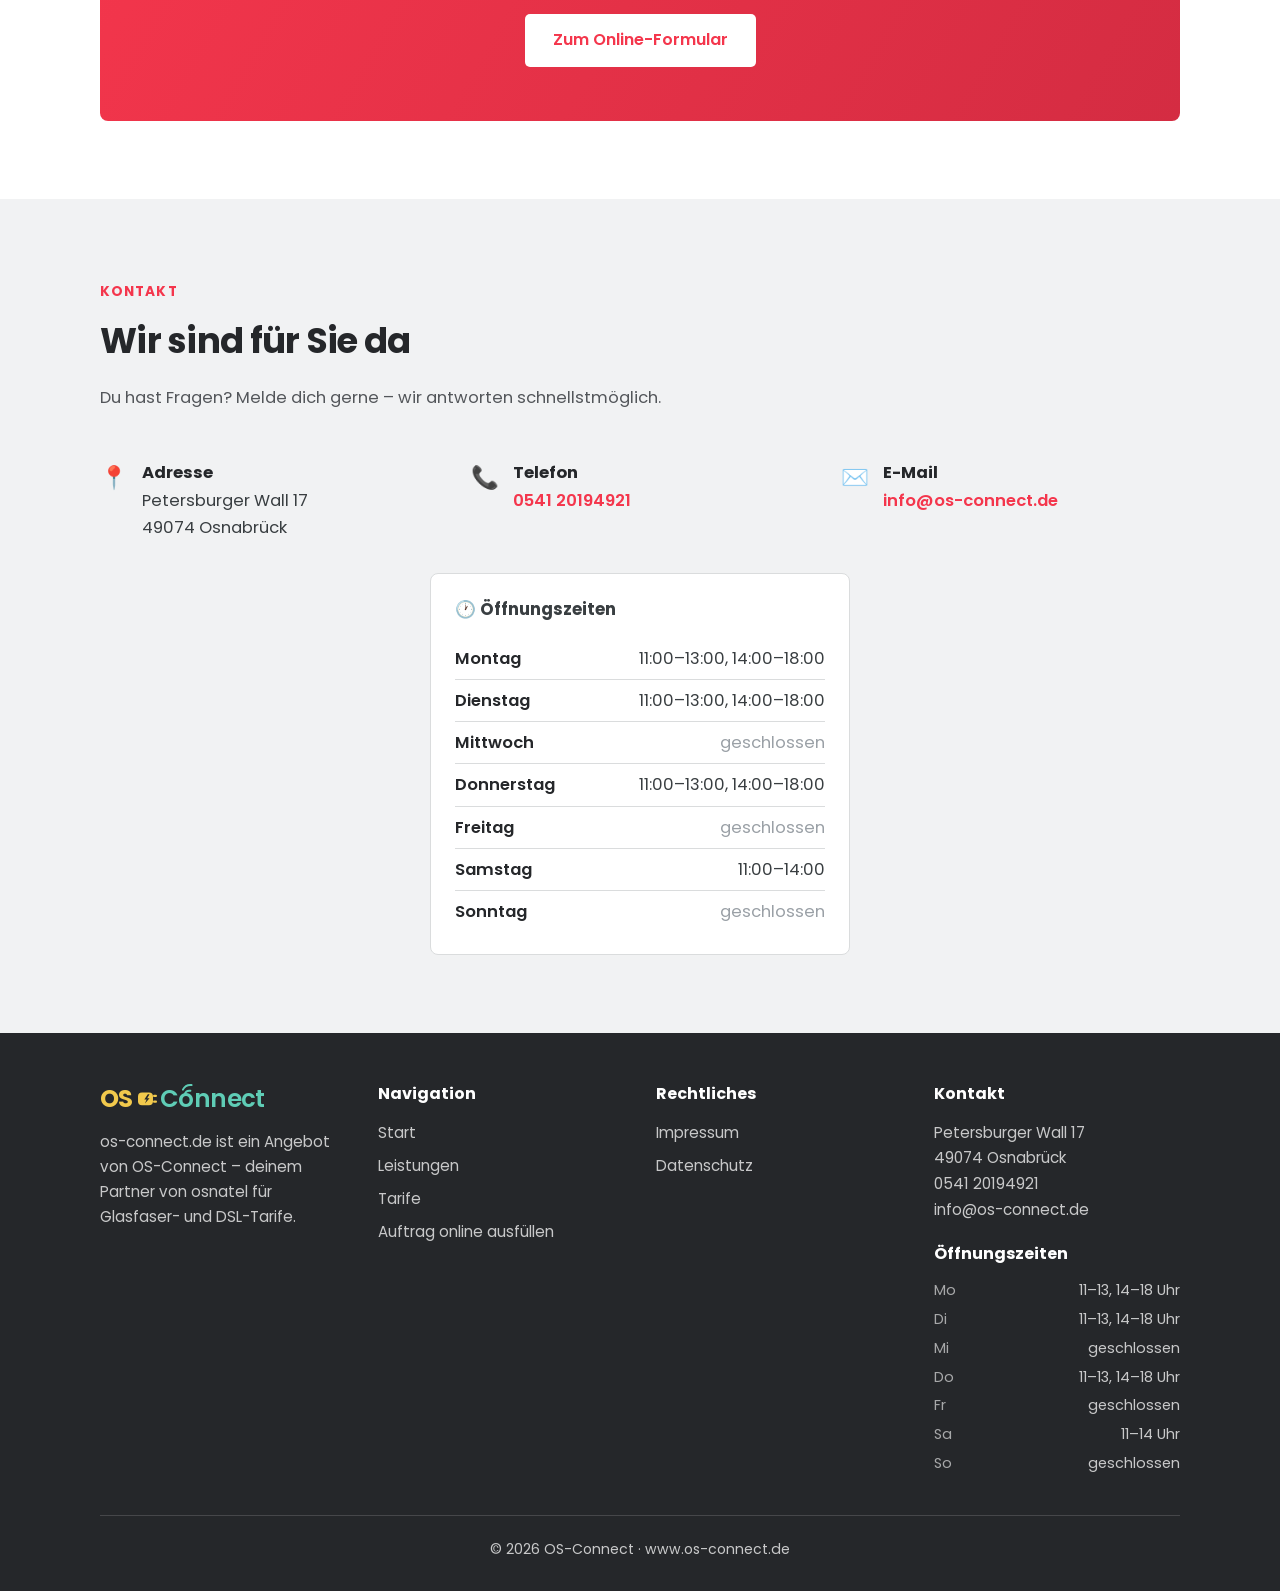
==== commit d4980e14: "Kontaktdaten & Öffnungszeiten ergänzt (Footer, Startseite, Impressum) - Footer: neue Spalte "Kontakt" ====
--- a/index.html
+++ b/index.html
@@ -27,7 +27,21 @@
     "name": "OS-Connect – Partner von osnatel",
     "url": "https://www.os-connect.de/",
     "description": "Partner von osnatel: Beratung und Online-Abschluss für Glasfaser- und DSL-Tarife.",
-    "areaServed": "DE"
+    "telephone": "+49 541 20194921",
+    "email": "info@os-connect.de",
+    "address": {
+      "@type": "PostalAddress",
+      "streetAddress": "Petersburger Wall 17",
+      "postalCode": "49074",
+      "addressLocality": "Osnabrück",
+      "addressCountry": "DE"
+    },
+    "areaServed": "DE",
+    "openingHoursSpecification": [
+      { "@type": "OpeningHoursSpecification", "dayOfWeek": ["Monday","Tuesday","Thursday"], "opens": "11:00", "closes": "13:00" },
+      { "@type": "OpeningHoursSpecification", "dayOfWeek": ["Monday","Tuesday","Thursday"], "opens": "14:00", "closes": "18:00" },
+      { "@type": "OpeningHoursSpecification", "dayOfWeek": "Saturday", "opens": "11:00", "closes": "14:00" }
+    ]
   }
   </script>
 </head>
@@ -424,26 +438,40 @@
       </div>
       <div class="contact-grid">
         <div class="contact-item">
+          <div class="icon">📍</div>
+          <div>
+            <strong>Adresse</strong><br>
+            Petersburger Wall 17<br>
+            49074 Osnabrück
+          </div>
+        </div>
+        <div class="contact-item">
+          <div class="icon">📞</div>
+          <div>
+            <strong>Telefon</strong><br>
+            <a href="tel:+4954120194921">0541 20194921</a>
+          </div>
+        </div>
+        <div class="contact-item">
           <div class="icon">✉️</div>
           <div>
             <strong>E-Mail</strong><br>
             <a href="mailto:info@os-connect.de">info@os-connect.de</a>
           </div>
         </div>
-        <div class="contact-item">
-          <div class="icon">📞</div>
-          <div>
-            <strong>Telefon</strong><br>
-            <a href="tel:+490000000000">+49&nbsp;(0)&nbsp;000&nbsp;000&nbsp;00&nbsp;00</a>
-          </div>
-        </div>
-        <div class="contact-item">
-          <div class="icon">🕐</div>
-          <div>
-            <strong>Erreichbarkeit</strong><br>
-            Mo–Fr, 9:00–18:00 Uhr
-          </div>
-        </div>
+      </div>
+
+      <div class="hours-card">
+        <h3>🕐 Öffnungszeiten</h3>
+        <ul class="hours-list">
+          <li><span class="day">Montag</span><span>11:00–13:00, 14:00–18:00</span></li>
+          <li><span class="day">Dienstag</span><span>11:00–13:00, 14:00–18:00</span></li>
+          <li><span class="day">Mittwoch</span><span class="closed">geschlossen</span></li>
+          <li><span class="day">Donnerstag</span><span>11:00–13:00, 14:00–18:00</span></li>
+          <li><span class="day">Freitag</span><span class="closed">geschlossen</span></li>
+          <li><span class="day">Samstag</span><span>11:00–14:00</span></li>
+          <li><span class="day">Sonntag</span><span class="closed">geschlossen</span></li>
+        </ul>
       </div>
     </div>
   </section>
@@ -486,6 +514,25 @@
           <li><a href="datenschutz.html">Datenschutz</a></li>
         </ul>
       </div>
+      <div>
+        <h4>Kontakt</h4>
+        <address class="footer-contact">
+          Petersburger Wall 17<br>
+          49074 Osnabrück<br>
+          <a href="tel:+4954120194921">0541 20194921</a><br>
+          <a href="mailto:info@os-connect.de">info@os-connect.de</a>
+        </address>
+        <h4 style="margin-top:18px;">Öffnungszeiten</h4>
+        <ul class="footer-hours">
+          <li><span>Mo</span><span>11–13, 14–18 Uhr</span></li>
+          <li><span>Di</span><span>11–13, 14–18 Uhr</span></li>
+          <li><span>Mi</span><span>geschlossen</span></li>
+          <li><span>Do</span><span>11–13, 14–18 Uhr</span></li>
+          <li><span>Fr</span><span>geschlossen</span></li>
+          <li><span>Sa</span><span>11–14 Uhr</span></li>
+          <li><span>So</span><span>geschlossen</span></li>
+        </ul>
+      </div>
     </div>
     <div class="footer-bottom">
       © 2026 OS-Connect · www.os-connect.de
--- a/css/style.css
+++ b/css/style.css
@@ -444,6 +444,38 @@
 .site-footer a { color: rgba(255,255,255,0.75); text-decoration: none; }
 .site-footer a:hover { color: #fff; }
 .footer-bottom { border-top: 1px solid rgba(255,255,255,0.15); padding-top: 22px; text-align: center; font-size: 0.88rem; }
+.footer-contact { font-style: normal; line-height: 1.7; }
+.footer-hours { font-size: 0.9rem; }
+.footer-hours li {
+  display: flex;
+  justify-content: space-between;
+  gap: 14px;
+  margin-bottom: 5px;
+}
+.footer-hours li span:first-child { color: rgba(255,255,255,0.6); }
+.footer-hours li span:last-child { text-align: right; }
+
+/* Öffnungszeiten-Karte (Kontaktbereich Startseite) */
+.hours-card {
+  max-width: 420px;
+  margin: 32px auto 0;
+  background: #fff;
+  border: 1px solid var(--border);
+  border-radius: var(--radius);
+  padding: 22px 24px;
+}
+.hours-card h3 { font-size: 1.05rem; margin-bottom: 14px; }
+.hours-list { list-style: none; }
+.hours-list li {
+  display: flex;
+  justify-content: space-between;
+  gap: 16px;
+  padding: 7px 0;
+  border-bottom: 1px solid var(--border);
+}
+.hours-list li:last-child { border-bottom: none; }
+.hours-list .day { font-weight: 600; color: var(--ink); }
+.hours-list .closed { color: #9aa0a6; }
 
 /* ===== Unterseiten (Hero klein) ===== */
 .page-hero {
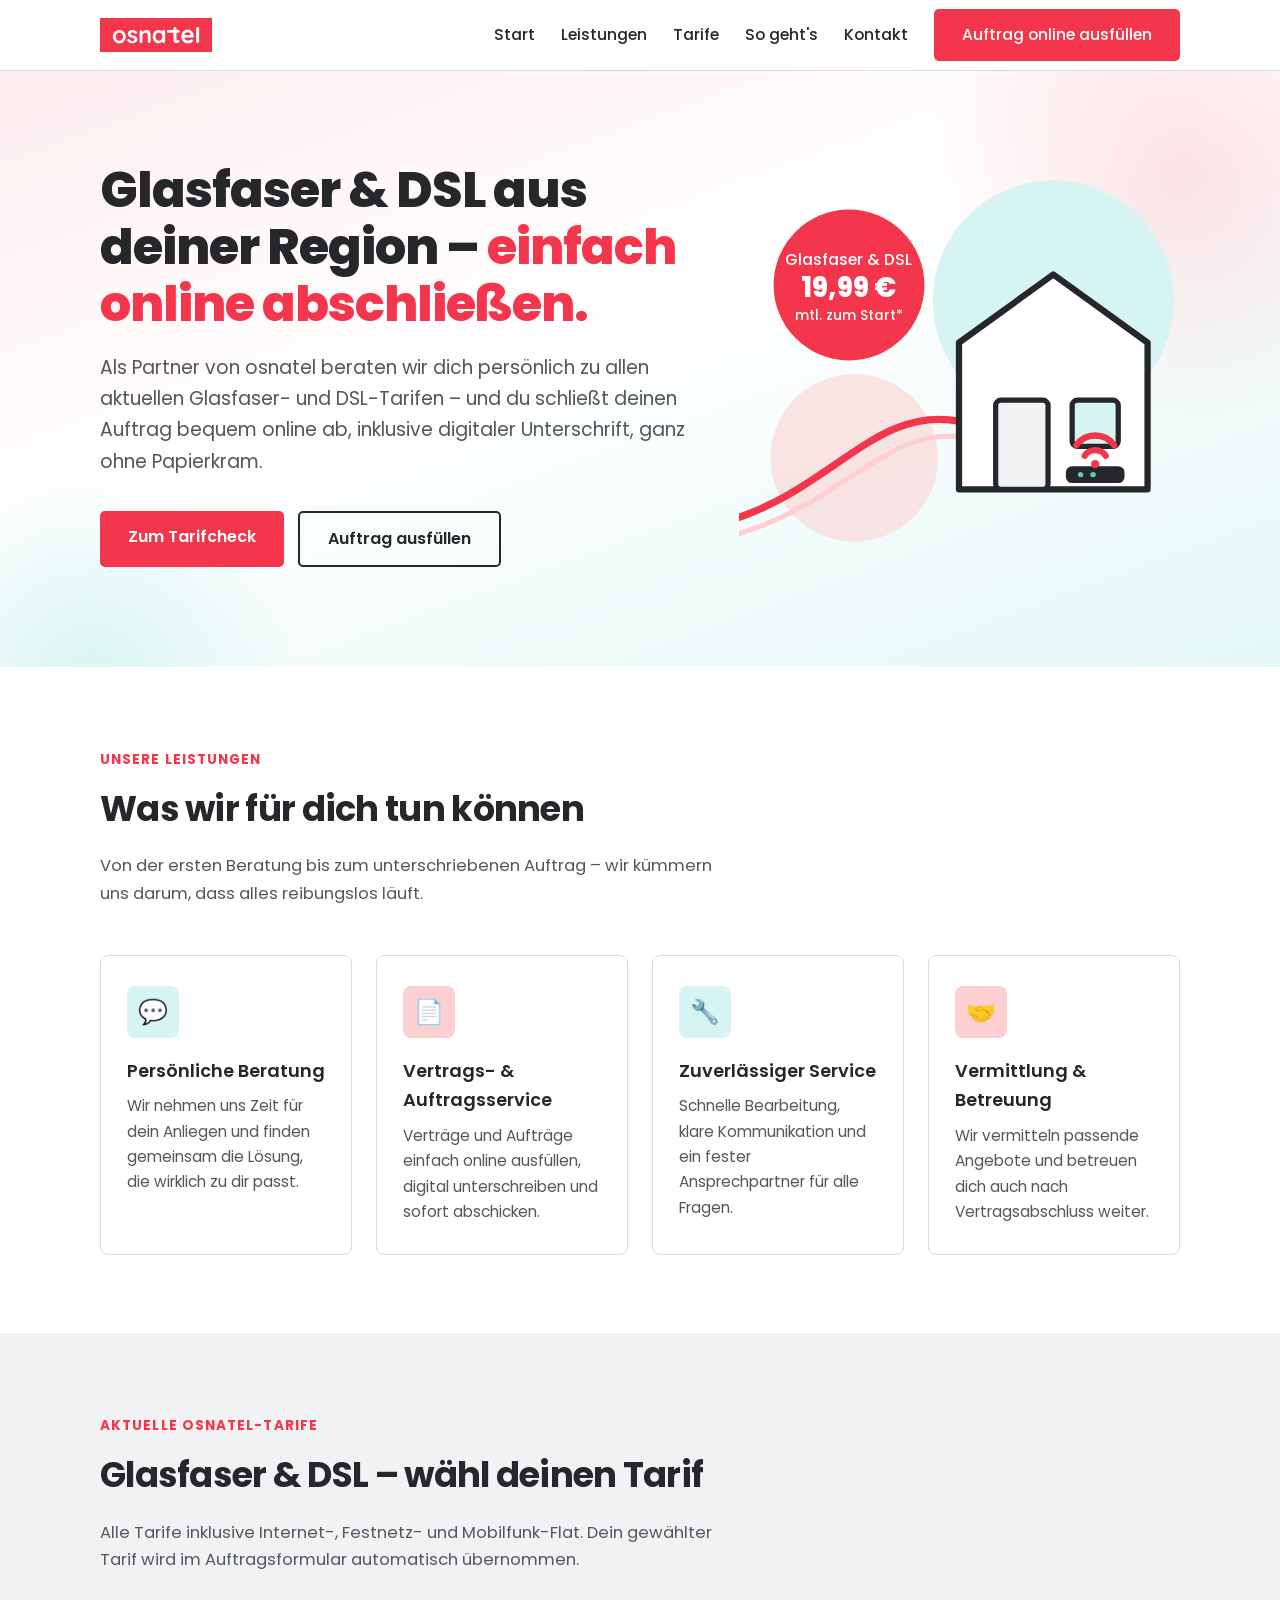
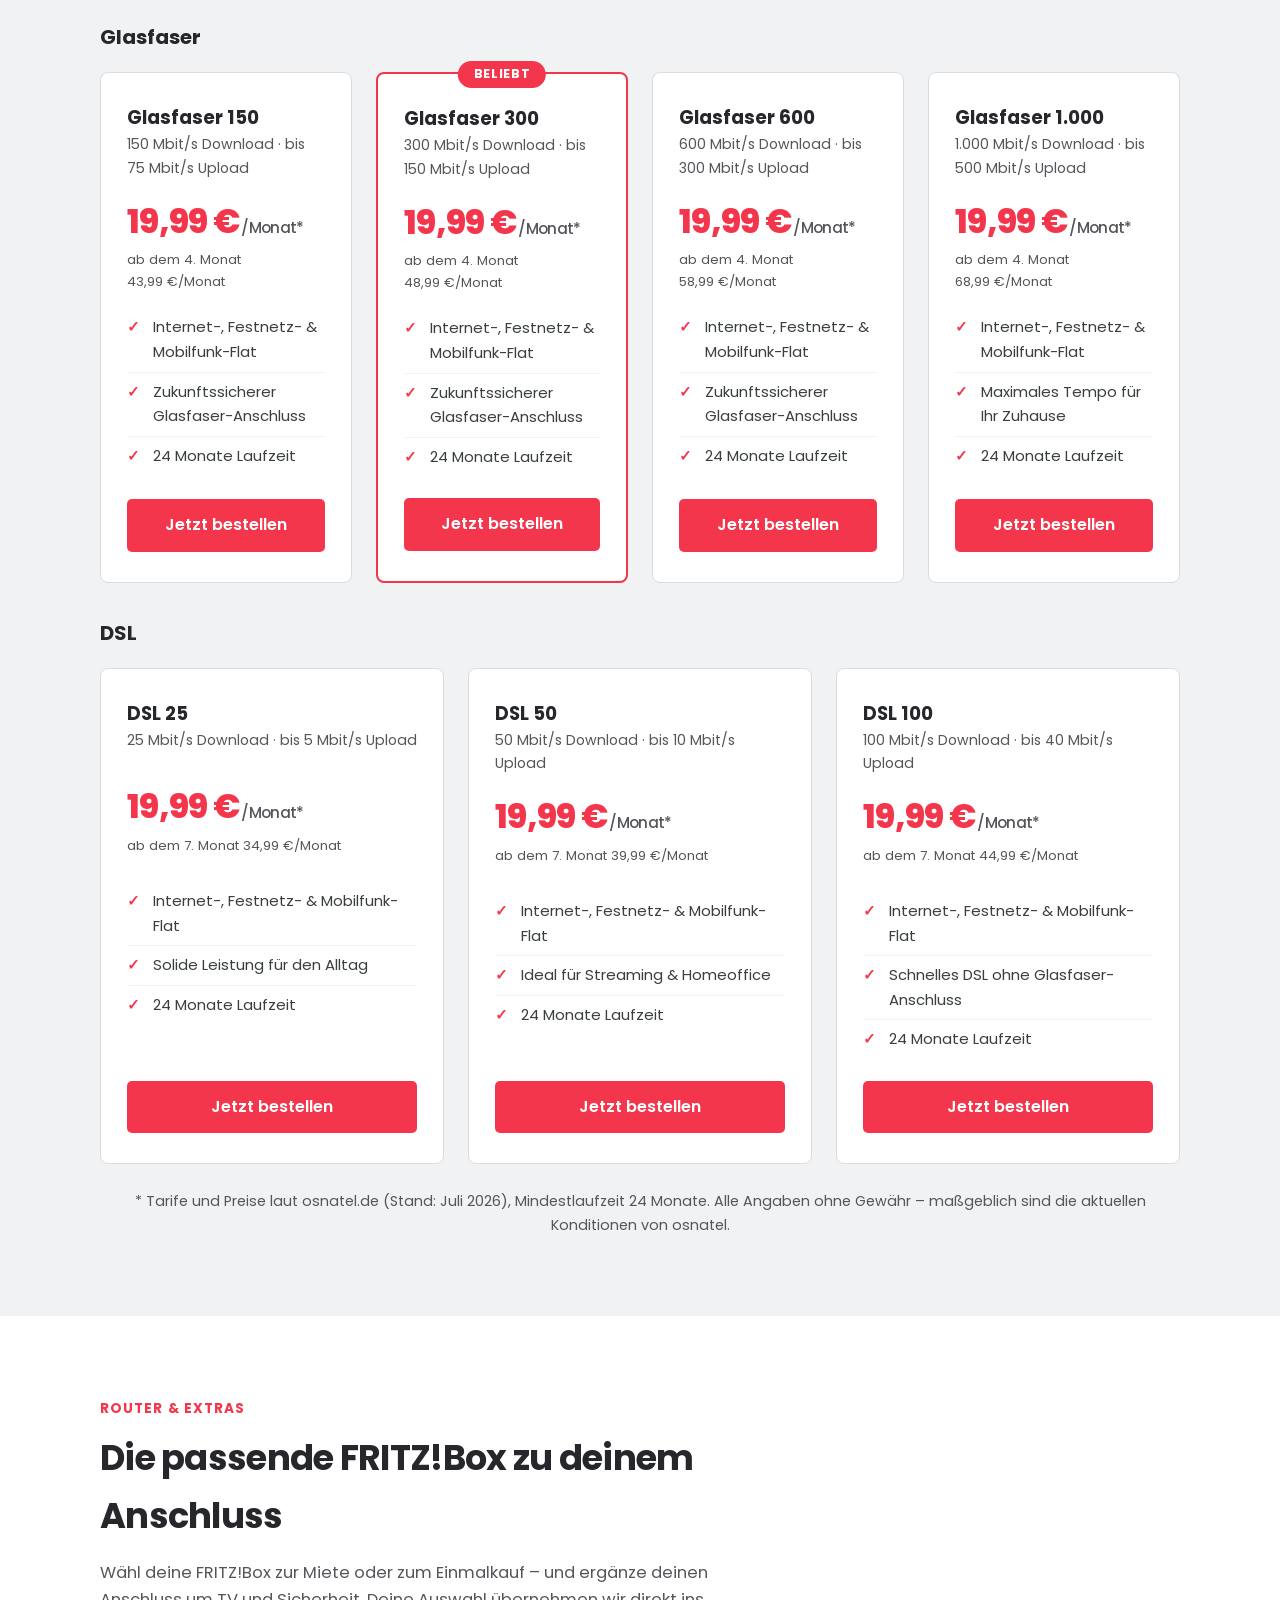
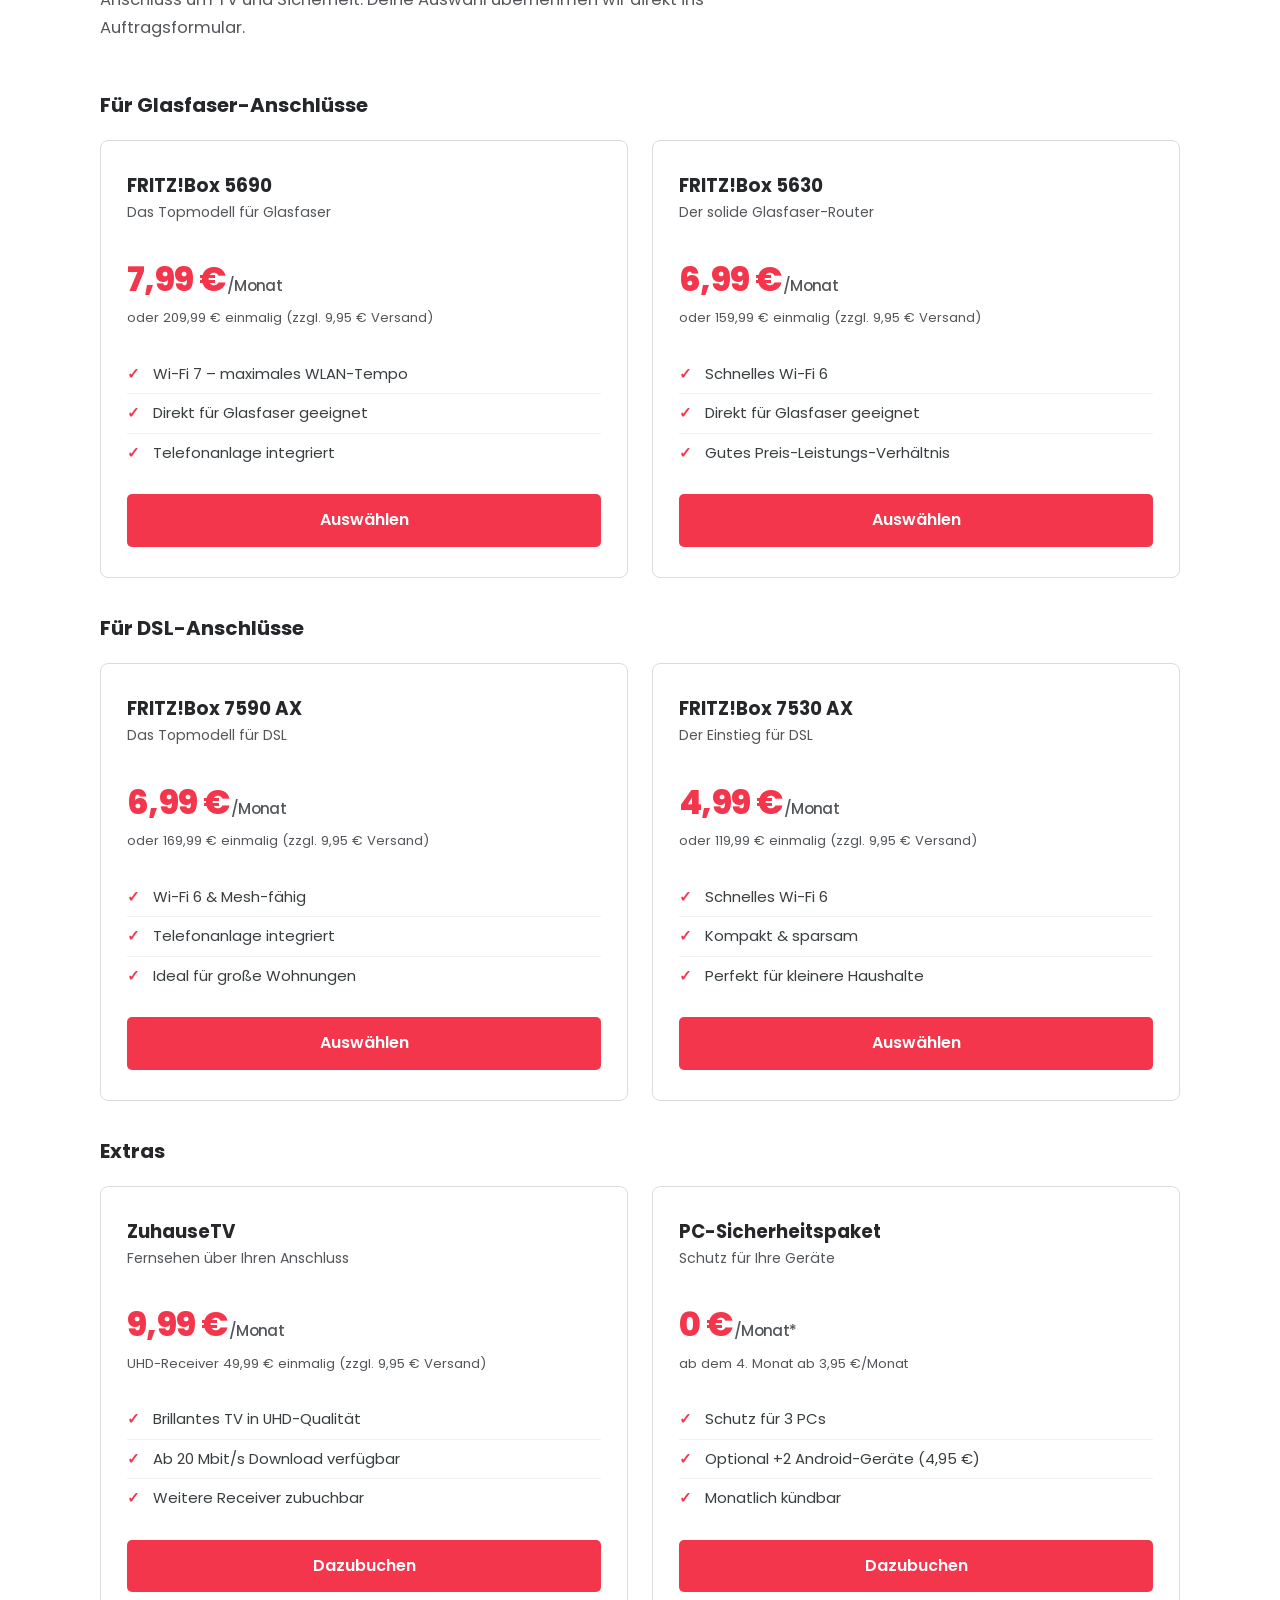
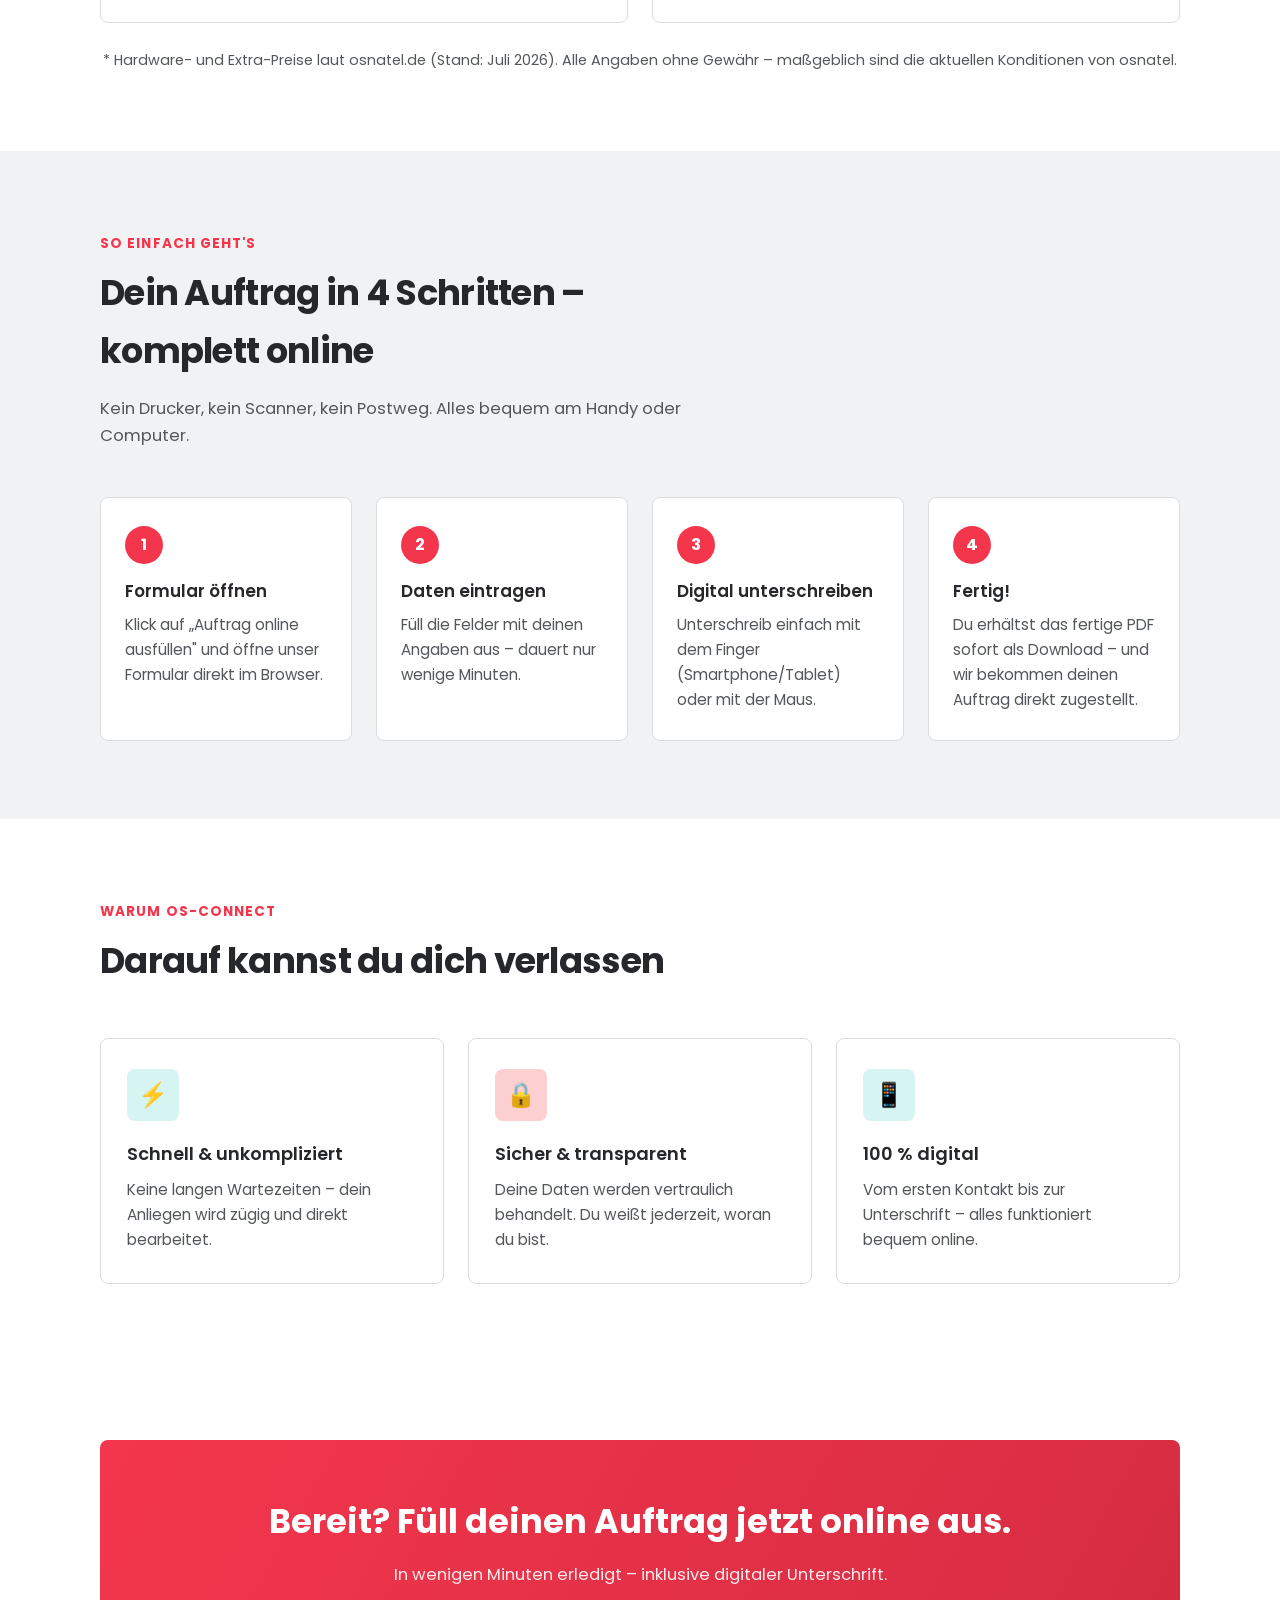
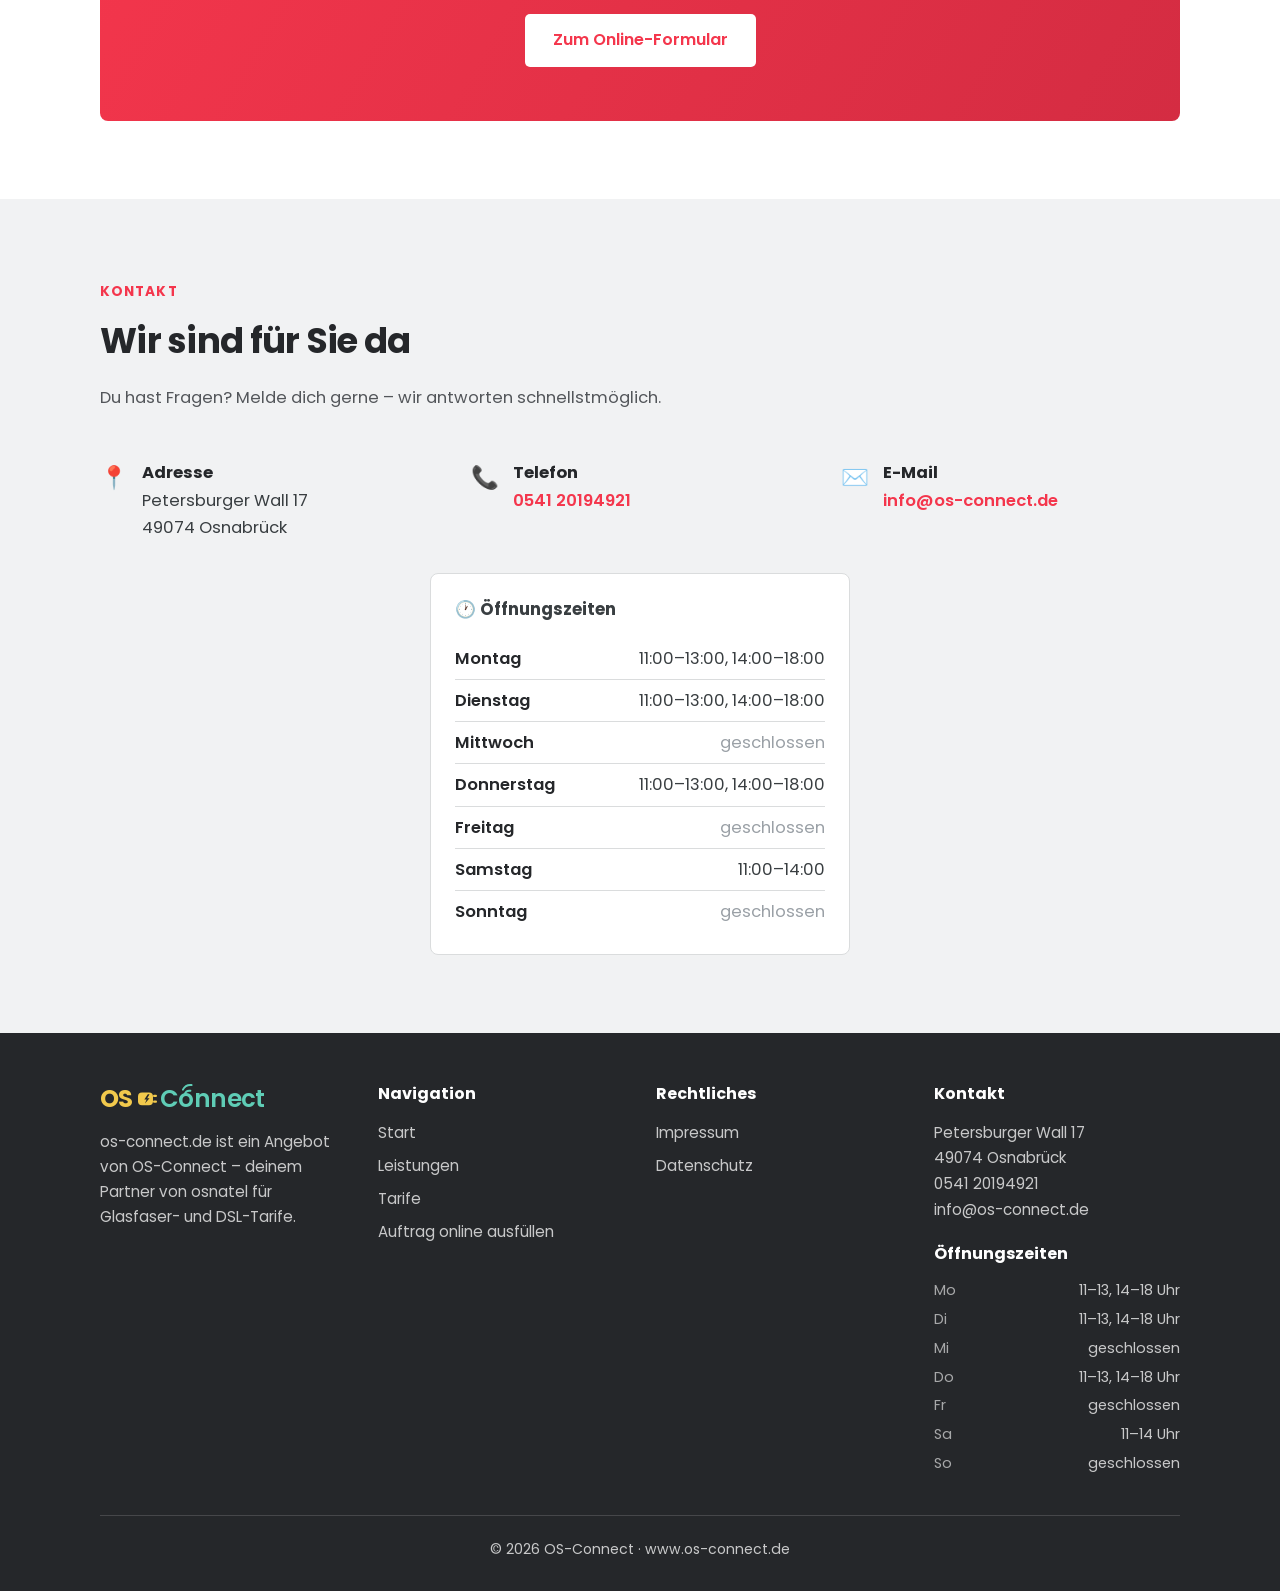
==== commit f21b54c0: "Header: "Partner"-Tag entfernt, nur noch osnatel-Logo Co-Authored-By: Claude Opus 4.8 <noreply@anthr" ====
--- a/index.html
+++ b/index.html
@@ -51,7 +51,6 @@
   <div class="container nav">
     <a class="brand" href="index.html" aria-label="Startseite – Partner von osnatel">
       <img class="osnatel-logo" src="assets/osnatel-logo.svg" alt="osnatel" width="112" height="34">
-      <span class="partner-tag">Partner</span>
     </a>
     <button class="nav-toggle" aria-label="Menü öffnen" aria-expanded="false">
       <span></span><span></span><span></span>
--- a/css/style.css
+++ b/css/style.css
@@ -747,15 +747,38 @@
   background: #fff;
   transition: border-color 0.15s, background 0.15s;
 }
-.eecc-doc.checked { border-color: var(--red); background: #fff8f9; }
-.eecc-doc input[type="checkbox"] {
-  margin-top: 3px;
-  width: 20px;
-  height: 20px;
+.eecc-doc .doc-icon {
+  font-size: 1.15rem;
+  margin-top: 1px;
+  flex: 0 0 auto;
+  line-height: 1.3;
+}
+
+/* Eine gemeinsame Bestätigung für alle Unterlagen */
+.eecc-confirm {
+  display: flex;
+  align-items: flex-start;
+  gap: 12px;
+  margin-top: 16px;
+  padding: 14px 16px;
+  border: 1.5px solid var(--red);
+  border-radius: 8px;
+  background: #fff5f6;
+  cursor: pointer;
+  font-weight: 600;
+  color: var(--ink);
+  line-height: 1.45;
+}
+.eecc-confirm.checked { background: #fdeaec; }
+.eecc-confirm input[type="checkbox"] {
+  margin-top: 2px;
+  width: 22px;
+  height: 22px;
   flex: 0 0 auto;
   accent-color: var(--red);
   cursor: pointer;
 }
+.eecc-confirm .req { color: var(--red); }
 .eecc-doc .doc-body { flex: 1; min-width: 0; }
 .eecc-doc .doc-title {
   font-weight: 600;
